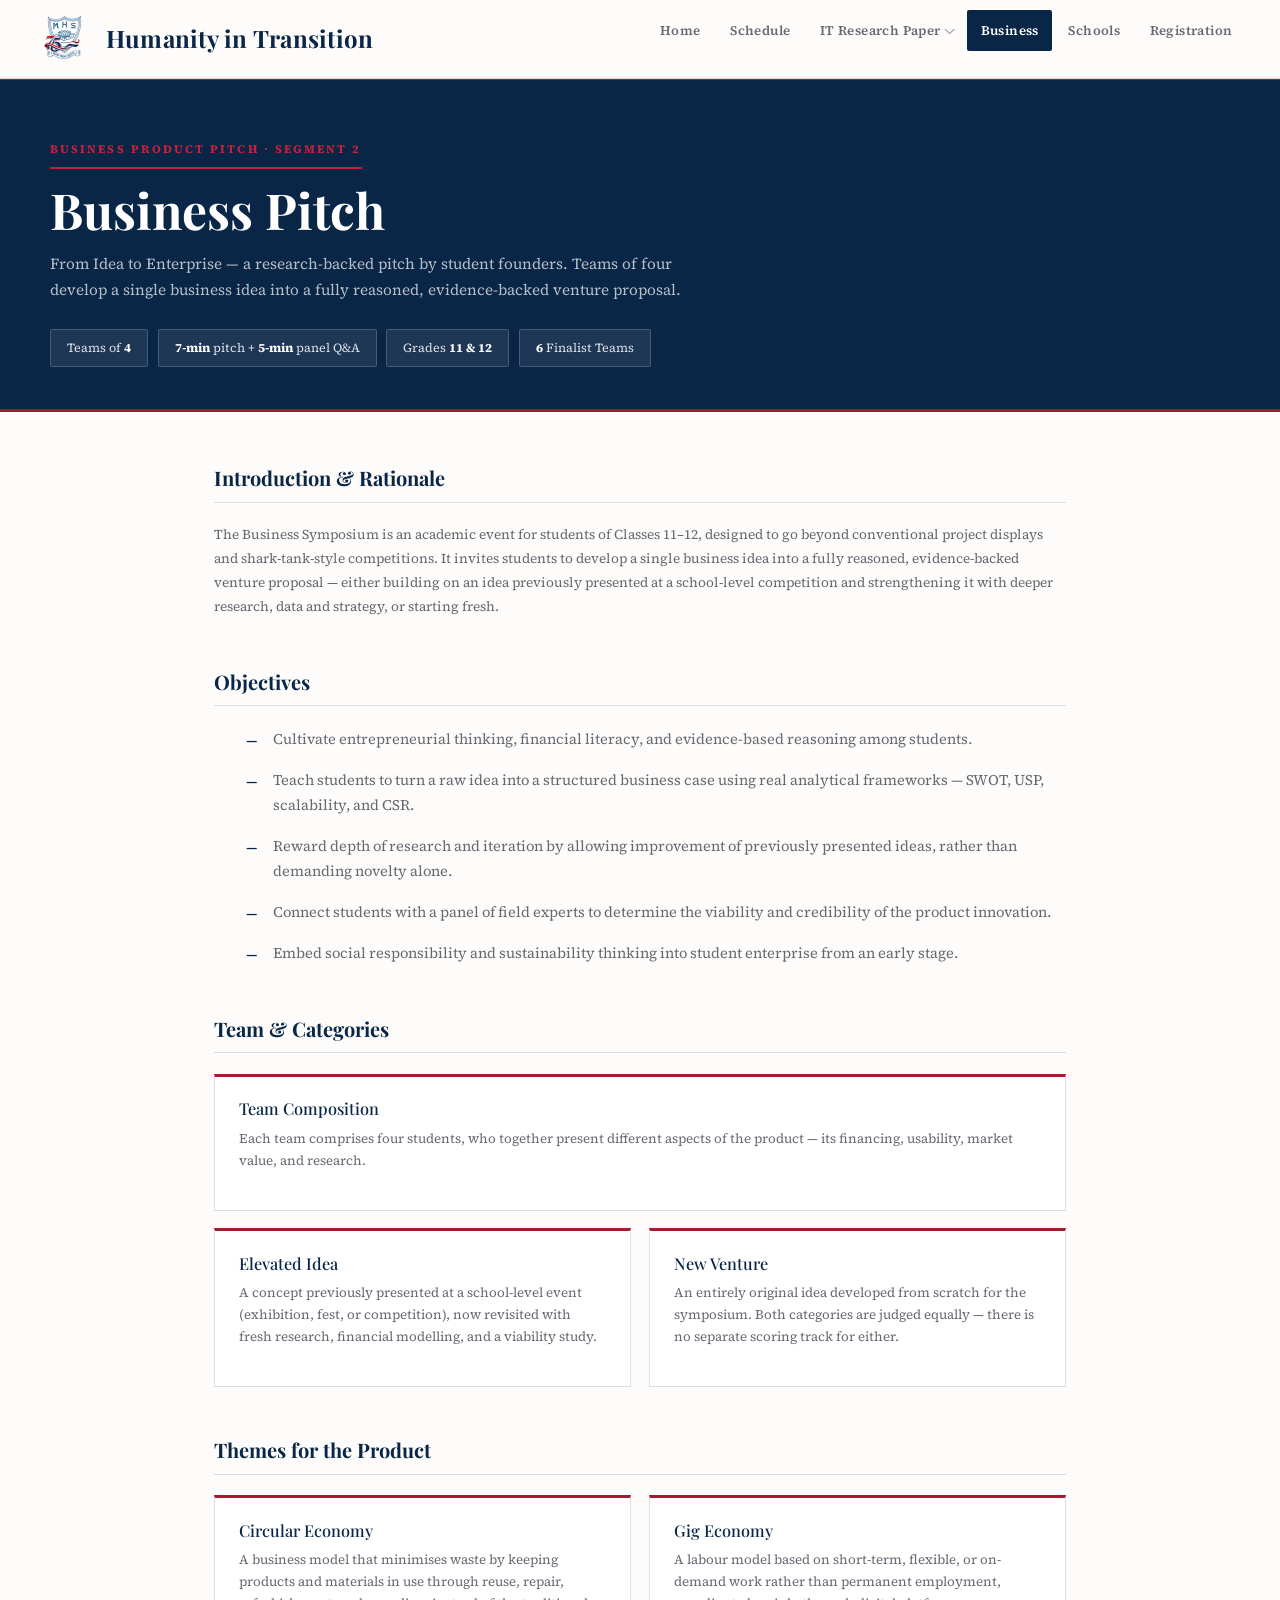
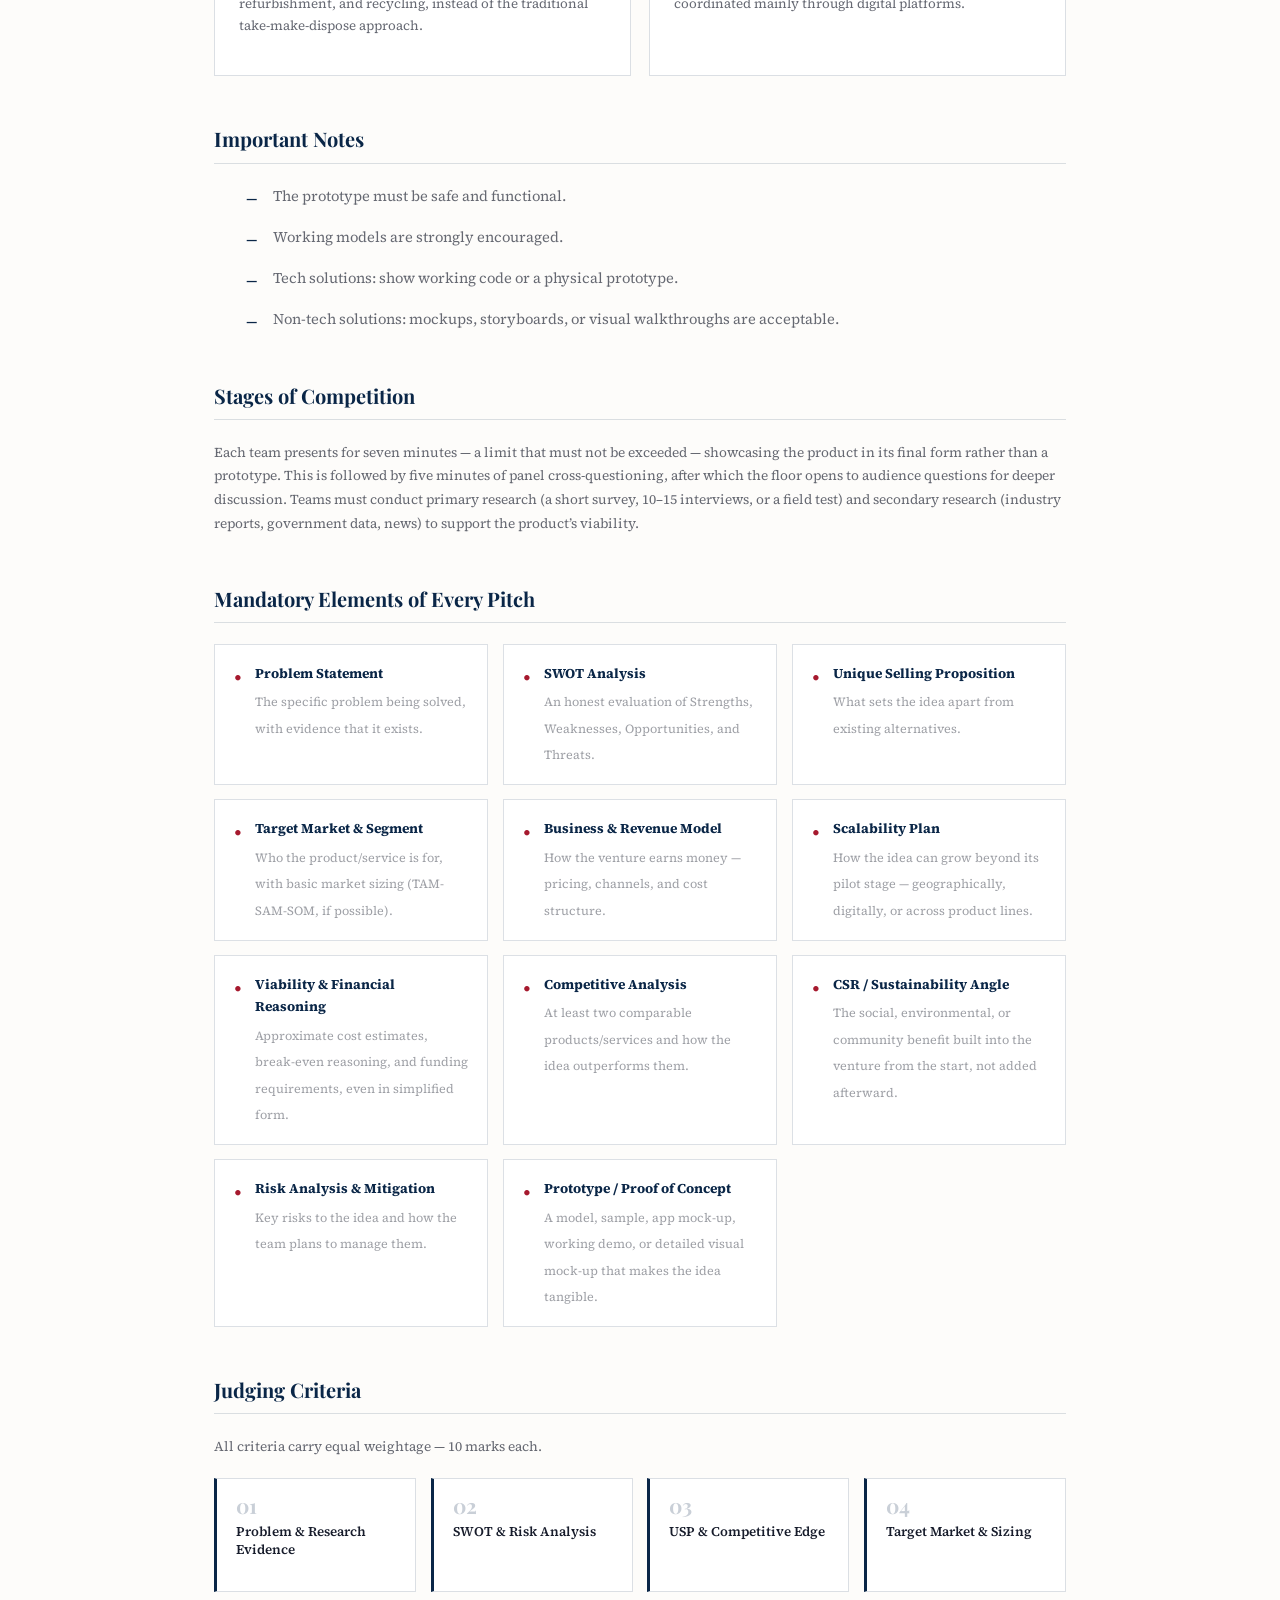
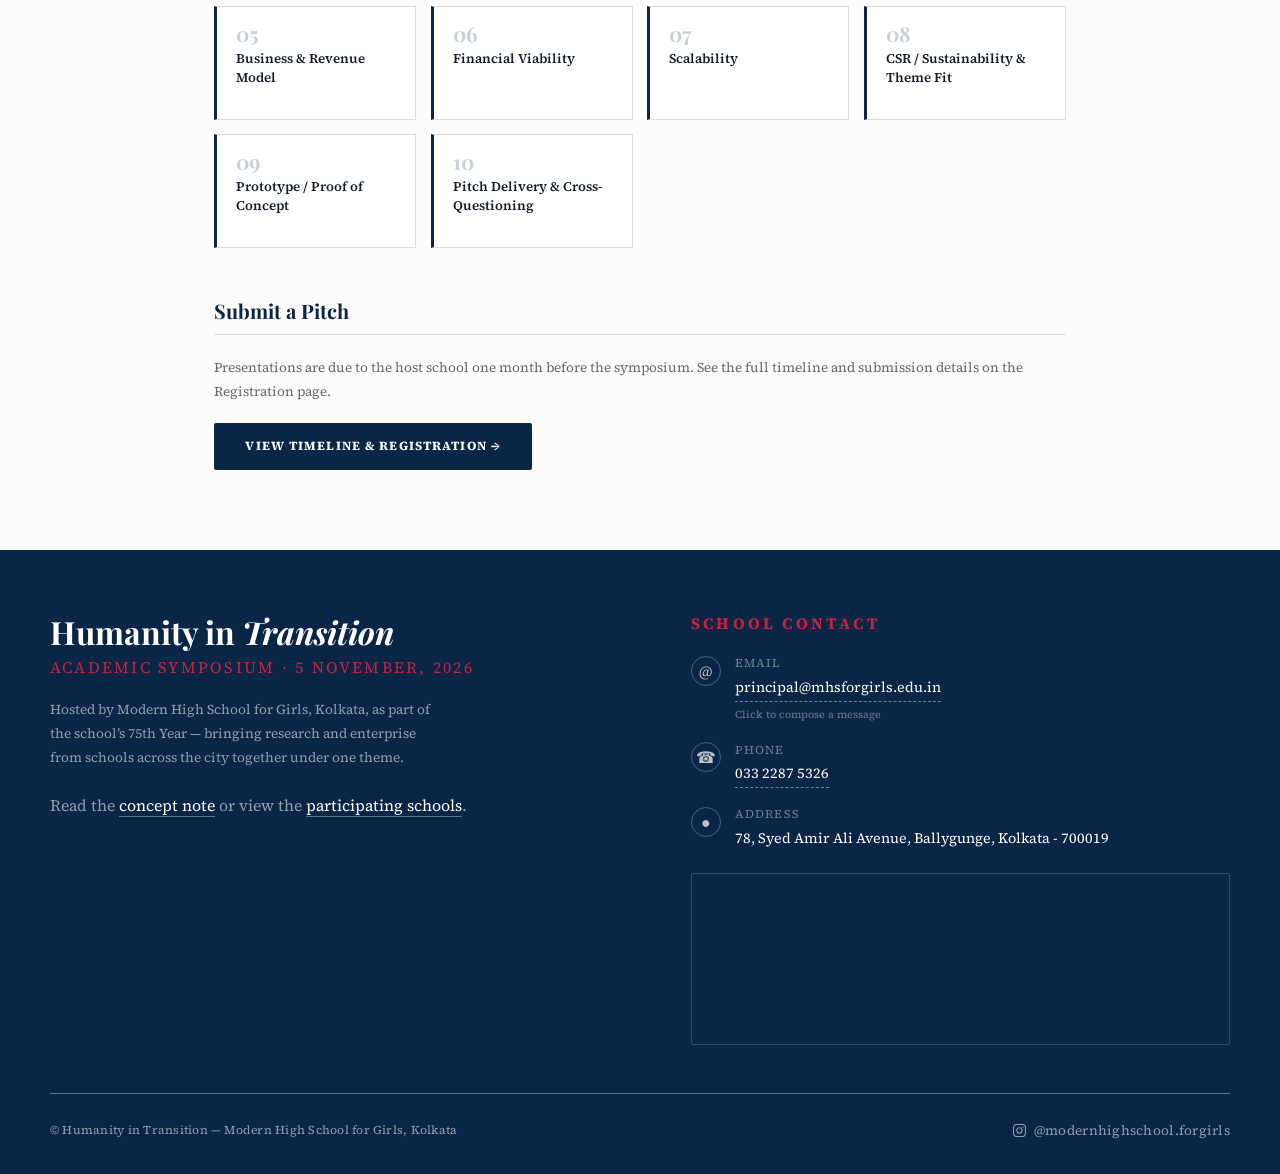
==== business.html @ ef387ba3 "Add files via upload" ====
<!DOCTYPE html>
<html lang="en">
<head>
  <meta charset="UTF-8">
  <meta name="viewport" content="width=device-width, initial-scale=1.0">
  <title>Business Pitch — Humanity in Transition</title>
  <meta name="description" content="Humanity in Transition — an Academic Symposium hosted by Modern High School for Girls, Kolkata, for its 75th year. 5 November 2026.">
  <link rel="icon" href="assets/mhs-75-crest-nav.png">
  <link href="https://cdn.jsdelivr.net/npm/bootstrap@5.3.3/dist/css/bootstrap.min.css" rel="stylesheet">
  <link rel="preconnect" href="https://fonts.googleapis.com">
  <link rel="preconnect" href="https://fonts.gstatic.com" crossorigin>
  <link rel="stylesheet" href="style.css">
</head>
<body>
  <nav class="site-nav">
    <div class="navbar">
      <a href="index.html" class="nav-brand">
        <img src="assets/mhs-75-crest-nav.png" alt="Modern High School for Girls — 75th Year Crest" class="nav-crest">
        <div class="nav-brand-text">
          <span class="nav-event-name">Humanity in Transition</span>
        </div>
      </a>
      <ul class="nav-links" id="navLinks">
        <li><a href="index.html" class="nav-link">Home</a></li>
        <li><a href="schedule.html" class="nav-link">Schedule</a></li>
        <li class="nav-dropdown">
          <a href="it-technical.html" class="nav-link">IT Research Paper <span class="nav-caret"></span></a>
          <div class="nav-dropdown-menu">
            <a href="it-technical.html">
              <span class="dd-title">Technical Track</span>
              <span class="dd-desc">Cybersecurity &amp; Digital Infrastructure</span>
            </a>
            <div class="dd-divider"></div>
            <a href="it-interdisciplinary.html">
              <span class="dd-title">Interdisciplinary Track</span>
              <span class="dd-desc">Technology &amp; Society</span>
            </a>
          </div>
        </li>
        <li><a href="business.html" class="nav-link active">Business</a></li>
        <li><a href="schools.html" class="nav-link">Schools</a></li>
        <li><a href="registration.html" class="nav-link">Registration</a></li>
      </ul>
      <button class="nav-toggle" id="navToggle" onclick="toggleNav()" aria-label="Toggle menu">
        <span></span><span></span><span></span>
      </button>
    </div>
  </nav>
  <div class="page-wrapper">
    <section class="page-hero">
      <div class="page-hero-inner">
        <!-- <a href="index.html" class="back-link">&larr; Back to Home</a> -->
        <span class="page-eyebrow">Business Product Pitch &middot; Segment 2</span>
        <h1 class="page-title">Business Pitch</h1>
        <p class="page-lede">From Idea to Enterprise &mdash; a research-backed pitch by student founders. Teams of four develop a single business idea into a fully reasoned, evidence-backed venture proposal.</p>
        <div class="page-stats">
          <span class="stat-pill">Teams of <strong>4</strong></span>
          <span class="stat-pill"><strong>7-min</strong> pitch + <strong>5-min</strong> panel Q&amp;A</span>
          <span class="stat-pill">Grades <strong>11 &amp; 12</strong></span>
          <span class="stat-pill"><strong>6</strong> Finalist Teams</span>
        </div>
      </div>
    </section>

    <div class="page-content">

      <div class="content-block fade-in">
        <h3>Introduction &amp; Rationale</h3>
        <p class="block-note">The Business Symposium is an academic event for students of Classes 11&ndash;12, designed to go beyond conventional project displays and shark-tank-style competitions. It invites students to develop a single business idea into a fully reasoned, evidence-backed venture proposal &mdash; either building on an idea previously presented at a school-level competition and strengthening it with deeper research, data and strategy, or starting fresh.</p>
      </div>

      <div class="content-block fade-in">
        <h3>Objectives</h3>
        <ul class="rules-list plain">
          <li>Cultivate entrepreneurial thinking, financial literacy, and evidence-based reasoning among students.</li>
          <li>Teach students to turn a raw idea into a structured business case using real analytical frameworks &mdash; SWOT, USP, scalability, and CSR.</li>
          <li>Reward depth of research and iteration by allowing improvement of previously presented ideas, rather than demanding novelty alone.</li>
          <li>Connect students with a panel of field experts to determine the viability and credibility of the product innovation.</li>
          <li>Embed social responsibility and sustainability thinking into student enterprise from an early stage.</li>
        </ul>
      </div>

      <div class="content-block fade-in">
        <h3>Team &amp; Categories</h3>
        <div class="approach-grid" style="margin-bottom:1.1rem;">
          <div class="approach-card">
            <h4>Team Composition</h4>
            <p>Each team comprises four students, who together present different aspects of the product &mdash; its financing, usability, market value, and research.</p>
          </div>
        </div>
        <div class="approach-grid">
          <div class="approach-card">
            <h4>Elevated Idea</h4>
            <p>A concept previously presented at a school-level event (exhibition, fest, or competition), now revisited with fresh research, financial modelling, and a viability study.</p>
          </div>
          <div class="approach-card">
            <h4>New Venture</h4>
            <p>An entirely original idea developed from scratch for the symposium. Both categories are judged equally &mdash; there is no separate scoring track for either.</p>
          </div>
        </div>
      </div>

      <div class="content-block fade-in">
        <h3>Themes for the Product</h3>
        <div class="approach-grid">
          <div class="approach-card">
            <h4>Circular Economy</h4>
            <p>A business model that minimises waste by keeping products and materials in use through reuse, repair, refurbishment, and recycling, instead of the traditional take-make-dispose approach.</p>
          </div>
          <div class="approach-card">
            <h4>Gig Economy</h4>
            <p>A labour model based on short-term, flexible, or on-demand work rather than permanent employment, coordinated mainly through digital platforms.</p>
          </div>
        </div>
      </div>

      <div class="content-block fade-in">
        <h3>Important Notes</h3>
        <ul class="rules-list plain">
          <li>The prototype must be safe and functional.</li>
          <li>Working models are strongly encouraged.</li>
          <li>Tech solutions: show working code or a physical prototype.</li>
          <li>Non-tech solutions: mockups, storyboards, or visual walkthroughs are acceptable.</li>
        </ul>
      </div>

      <div class="content-block fade-in">
        <h3>Stages of Competition</h3>
        <p class="block-note">Each team presents for seven minutes &mdash; a limit that must not be exceeded &mdash; showcasing the product in its final form rather than a prototype. This is followed by five minutes of panel cross-questioning, after which the floor opens to audience questions for deeper discussion. Teams must conduct primary research (a short survey, 10&ndash;15 interviews, or a field test) and secondary research (industry reports, government data, news) to support the product&rsquo;s viability.</p>
      </div>

      <div class="content-block fade-in">
        <h3>Mandatory Elements of Every Pitch</h3>
        <div class="mandatory-grid">
          <div class="mandatory-item"><span class="m-mark">&bull;</span><div class="m-body"><strong>Problem Statement</strong><span>The specific problem being solved, with evidence that it exists.</span></div></div>
          <div class="mandatory-item"><span class="m-mark">&bull;</span><div class="m-body"><strong>SWOT Analysis</strong><span>An honest evaluation of Strengths, Weaknesses, Opportunities, and Threats.</span></div></div>
          <div class="mandatory-item"><span class="m-mark">&bull;</span><div class="m-body"><strong>Unique Selling Proposition</strong><span>What sets the idea apart from existing alternatives.</span></div></div>
          <div class="mandatory-item"><span class="m-mark">&bull;</span><div class="m-body"><strong>Target Market &amp; Segment</strong><span>Who the product/service is for, with basic market sizing (TAM-SAM-SOM, if possible).</span></div></div>
          <div class="mandatory-item"><span class="m-mark">&bull;</span><div class="m-body"><strong>Business &amp; Revenue Model</strong><span>How the venture earns money &mdash; pricing, channels, and cost structure.</span></div></div>
          <div class="mandatory-item"><span class="m-mark">&bull;</span><div class="m-body"><strong>Scalability Plan</strong><span>How the idea can grow beyond its pilot stage &mdash; geographically, digitally, or across product lines.</span></div></div>
          <div class="mandatory-item"><span class="m-mark">&bull;</span><div class="m-body"><strong>Viability &amp; Financial Reasoning</strong><span>Approximate cost estimates, break-even reasoning, and funding requirements, even in simplified form.</span></div></div>
          <div class="mandatory-item"><span class="m-mark">&bull;</span><div class="m-body"><strong>Competitive Analysis</strong><span>At least two comparable products/services and how the idea outperforms them.</span></div></div>
          <div class="mandatory-item"><span class="m-mark">&bull;</span><div class="m-body"><strong>CSR / Sustainability Angle</strong><span>The social, environmental, or community benefit built into the venture from the start, not added afterward.</span></div></div>
          <div class="mandatory-item"><span class="m-mark">&bull;</span><div class="m-body"><strong>Risk Analysis &amp; Mitigation</strong><span>Key risks to the idea and how the team plans to manage them.</span></div></div>
          <div class="mandatory-item"><span class="m-mark">&bull;</span><div class="m-body"><strong>Prototype / Proof of Concept</strong><span>A model, sample, app mock-up, working demo, or detailed visual mock-up that makes the idea tangible.</span></div></div>
        </div>
      </div>

      <div class="content-block fade-in">
        <h3>Judging Criteria</h3>
        <p class="block-note">All criteria carry equal weightage &mdash; 10 marks each.</p>
        <div class="judging-grid">
          <div class="judging-item"><div class="num">01</div><p>Problem &amp; Research Evidence</p></div>
          <div class="judging-item"><div class="num">02</div><p>SWOT &amp; Risk Analysis</p></div>
          <div class="judging-item"><div class="num">03</div><p>USP &amp; Competitive Edge</p></div>
          <div class="judging-item"><div class="num">04</div><p>Target Market &amp; Sizing</p></div>
          <div class="judging-item"><div class="num">05</div><p>Business &amp; Revenue Model</p></div>
          <div class="judging-item"><div class="num">06</div><p>Financial Viability</p></div>
          <div class="judging-item"><div class="num">07</div><p>Scalability</p></div>
          <div class="judging-item"><div class="num">08</div><p>CSR / Sustainability &amp; Theme Fit</p></div>
          <div class="judging-item"><div class="num">09</div><p>Prototype / Proof of Concept</p></div>
          <div class="judging-item"><div class="num">10</div><p>Pitch Delivery &amp; Cross-Questioning</p></div>
        </div>
      </div>

      <div class="content-block fade-in" style="margin-bottom:0;">
        <h3>Submit a Pitch</h3>
        <p class="block-note">Presentations are due to the host school one month before the symposium. See the full timeline and submission details on the Registration page.</p>
        <a href="registration.html" class="btn btn-navy">View Timeline &amp; Registration &rarr;</a>
      </div>

    </div>

  <footer class="site-footer">
    <div class="footer-inner">
      <div>
        <div class="footer-brand">
          <!-- <img src="assets/mhs-75-crest-nav.png" class="footer-crest" alt="MHS Crest"> -->
          <div>
            <div class="footer-event-name">Humanity in <i>Transition</i></div>
            <div class="footer-event-sub">Academic Symposium &middot; 5 November, 2026</div>
          </div>
        </div>
        <p class="footer-desc">Hosted by Modern High School for Girls, Kolkata, as part of the school&rsquo;s 75th Year &mdash; bringing research and enterprise from schools across the city together under one theme.</p>
        <p class="footer-social-line">Read the <a href="assets/humanity-in-transition-concept-note.pdf" target="_blank" rel="noopener">concept note</a> or view the <a href="schools.html">participating schools</a>.</p>
      </div>
      <div class="footer-contact">
        <h4>School Contact</h4>
        <div class="contact-rows">
          <div class="contact-row">
            <span class="contact-icon">@</span>
            <div class="contact-body">
              <span class="contact-label">Email</span>
              <a href="mailto:principal@mhsforgirls.edu.in?subject=Humanity%20in%20Transition%20%E2%80%94%20Enquiry" class="contact-value link">principal@mhsforgirls.edu.in</a>
              <span class="contact-hint">Click to compose a message</span>
            </div>
          </div>
          <div class="contact-row">
            <span class="contact-icon">&#9742;</span>
            <div class="contact-body">
              <span class="contact-label">Phone</span>
              <a href="tel:+913322875326" class="contact-value link">033 2287 5326</a>
            </div>
          </div>
          <div class="contact-row">
            <span class="contact-icon">&#9679;</span>
            <div class="contact-body">
              <span class="contact-label">Address</span>
              <span class="contact-value">78, Syed Amir Ali Avenue, Ballygunge, Kolkata - 700019</span>
            </div>
          </div>
        </div>
        <div class="footer-map">
          <iframe src="https://www.google.com/maps?q=Modern+High+School+for+Girls,+78+Syed+Amir+Ali+Avenue,+Ballygunge,+Kolkata,+700019&output=embed" loading="lazy" referrerpolicy="no-referrer-when-downgrade" title="Modern High School for Girls location map"></iframe>
        </div>
      </div>
    </div>
    <div class="footer-bottom">
      <span class="footer-copy">&copy; Humanity in Transition &mdash; Modern High School for Girls, Kolkata</span>
      <a href="https://www.instagram.com/modernhighschool.forgirls/" target="_blank" rel="noopener" class="footer-handle">
        <svg class="insta-icon" viewBox="0 0 24 24" fill="none" stroke="currentColor" stroke-width="1.7">
          <rect x="2.5" y="2.5" width="19" height="19" rx="5"/>
          <circle cx="12" cy="12" r="4.3"/>
          <circle cx="17.4" cy="6.6" r="1.1" fill="currentColor" stroke="none"/>
        </svg>
        @modernhighschool.forgirls
      </a>
    </div>
  </footer>
  </div>
  <script src="https://cdn.jsdelivr.net/npm/bootstrap@5.3.3/dist/js/bootstrap.bundle.min.js"></script>
  <script src="common.js"></script>
</body>
</html>
---- style.css ----
@import url('https://fonts.googleapis.com/css2?family=Playfair+Display:ital,wght@0,500;0,600;0,700;0,900;1,500;1,600&family=Source+Serif+4:ital,wght@0,400;0,500;0,600;0,700;1,400&display=swap');

/* =====================================================
   TOKENS
===================================================== */
:root {
  --white:      #ffffff;
  --paper:      #fdfcfa;
  --paper-2:    #f6f4ef;
  --ink:        #171c2b;
  --ink-soft:   rgba(23,28,43,0.66);
  --ink-dim:    rgba(23,28,43,0.42);

  --navy:       #0a2647;
  --navy-mid:   #123b66;
  --navy-soft:  rgba(10,38,71,0.08);
  --blue:       #1f4e89;

  --red:        #a6192e;
  --red-dark:   #7d0f21;
  --red-light:  #c8213b;
  --red-soft:   rgba(166,25,46,0.08);

  --line:       rgba(10,38,71,0.14);
  --line-soft:  rgba(10,38,71,0.08);

  --font-display: 'Playfair Display', 'Times New Roman', serif;
  --font-body:    'Source Serif 4', 'Georgia', serif;

  --shadow-sm: 0 2px 10px rgba(10,38,71,0.06);
  --shadow-md: 0 10px 30px rgba(10,38,71,0.10);
  --shadow-lg: 0 24px 60px rgba(10,38,71,0.14);
}

*, *::before, *::after { box-sizing: border-box; margin: 0; padding: 0; }
html { scroll-behavior: smooth; }
body {
  font-family: var(--font-body);
  background: var(--paper);
  color: var(--ink);
  overflow-x: hidden;
  -webkit-font-smoothing: antialiased;
  line-height: 1.65;
}
img { max-width: 100%; display: block; }
a { color: inherit; }
::selection { background: var(--red); color: var(--white); }

.container-narrow { max-width: 860px; margin: 0 auto; padding: 0 1.5rem; }
.container-wide   { max-width: 1180px; margin: 0 auto; padding: 0 1.5rem; }

/* =====================================================
   NAVIGATION
===================================================== */
.site-nav {
  position: fixed; top: 0; left: 0; right: 0; z-index: 1000;
  background: rgba(253,252,250,0.98);
  border-bottom: 1px solid var(--line);
  box-shadow: 0 1px 0 var(--red);
}
.site-nav .navbar {
  max-width: 1260px; margin: 0 auto;
  padding: 0.55rem 1.5rem;
  display: flex; align-items: center; justify-content: space-between;
  min-height: 76px;
}
.nav-brand {
  display: flex; align-items: center; gap: 0.75rem;
  text-decoration: none; flex-shrink: 0;
}
.nav-crest { height: 60px; width: 60px; object-fit: contain; flex-shrink: 0; }
.nav-brand-text { display: flex; flex-direction: column; line-height: 1.15; }
.nav-event-name {
  font-family: var(--font-display); font-weight: 700;
  font-size: 1.5rem; color: var(--navy); letter-spacing: 0.01em;
}
.nav-event-sub {
  font-size: 0.62rem; letter-spacing: 0.14em; text-transform: uppercase;
  color: var(--red); font-weight: 600; margin-top: 1px;
}

.nav-links {
  display: flex; align-items: center; gap: 0.15rem; list-style: none;
}
.nav-links > li { position: relative; }
.nav-links a.nav-link {
  display: inline-block;
  color: var(--ink-soft); text-decoration: none;
  font-size: 0.82rem; font-weight: 600;
  letter-spacing: 0.03em;
  padding: 0.6rem 0.85rem;
  border-radius: 2px;
  transition: color 0.2s, background 0.2s;
}
.nav-links a.nav-link:hover { color: var(--navy); background: var(--navy-soft); }
.nav-links a.nav-link.active { color: var(--white); background: var(--navy); }

/* dropdown */
.nav-dropdown { position: relative; }
.nav-dropdown > .nav-link {
  display: inline-flex; align-items: center; gap: 0.35rem;
  cursor: pointer;
}
.nav-caret { display: inline-block; width: 7px; height: 7px; border-right: 1.5px solid currentColor; border-bottom: 1.5px solid currentColor; transform: rotate(45deg) translateY(-3px); transition: transform 0.2s; opacity: 0.65; flex-shrink: 0; }
.nav-dropdown:hover .nav-caret, .nav-dropdown.open .nav-caret { transform: rotate(-135deg) translateY(2px); }
.nav-dropdown-menu {
  position: absolute; top: calc(100% + 10px); left: 50%; transform: translateX(-50%) translateY(4px);
  background: var(--white);
  border: 1px solid var(--line);
  border-top: 2px solid var(--red);
  box-shadow: var(--shadow-lg);
  min-width: 260px;
  padding: 0.5rem;
  opacity: 0; visibility: hidden; pointer-events: none;
  transition: opacity 0.18s ease, transform 0.18s ease, visibility 0.18s;
  z-index: 20;
}
.nav-dropdown:hover .nav-dropdown-menu,
.nav-dropdown.open .nav-dropdown-menu {
  opacity: 1; visibility: visible; pointer-events: auto; transform: translateX(-50%) translateY(0);
}
.nav-dropdown-menu a {
  display: flex; flex-direction: column; gap: 0.15rem;
  padding: 0.75rem 0.9rem; text-decoration: none; border-radius: 2px;
  transition: background 0.15s;
}
.nav-dropdown-menu a:hover { background: var(--paper-2); }
.nav-dropdown-menu .dd-title {
  font-family: var(--font-display); font-weight: 700; font-size: 0.95rem; color: var(--navy);
}
.nav-dropdown-menu .dd-desc { font-size: 0.72rem; color: var(--ink-dim); line-height: 1.4; }
.nav-dropdown-menu .dd-divider { height: 1px; background: var(--line-soft); margin: 0.3rem 0.2rem; }

.nav-toggle {
  display: none; flex-direction: column; gap: 5px;
  width: 30px; height: 30px; align-items: center; justify-content: center;
  border: none; background: none; cursor: pointer; flex-shrink: 0;
}
.nav-toggle span { width: 22px; height: 2px; background: var(--navy); border-radius: 2px; transition: all 0.25s; }
.nav-toggle.is-open span:nth-child(1) { transform: translateY(7px) rotate(45deg); }
.nav-toggle.is-open span:nth-child(2) { opacity: 0; }
.nav-toggle.is-open span:nth-child(3) { transform: translateY(-7px) rotate(-45deg); }

.page-wrapper { padding-top: 76px; min-height: 100vh; }

/* =====================================================
   HOME HERO
===================================================== */
.home-hero {
  position: relative;
  min-height: calc(100vh - 76px);
  display: flex; align-items: center;
  background: var(--paper);
  border-bottom: 1px solid var(--line);
  overflow: hidden;
  padding: 3.5rem 1.5rem 3rem;
}
.home-hero canvas#dotfield { position: absolute; inset: 0; width: 100%; height: 100%; z-index: 0; }
.home-hero::after {
  content: '';
  position: absolute; inset: 0;
  background: radial-gradient(ellipse 70% 60% at 50% 38%, rgba(253,252,250,0.35) 0%, rgba(253,252,250,0.92) 72%, var(--paper) 100%);
  z-index: 1; pointer-events: none;
}
.hero-inner {
  position: relative; z-index: 2;
  max-width: 900px; margin: 0 auto; text-align: center;
}
.hero-crest { height: 118px; width: 118px; object-fit: contain; margin: 0 auto 1.4rem; }
.hero-eyebrow {
  font-size: 1rem; letter-spacing: 0.2em; text-transform: uppercase;
  color: var(--red); font-weight: 600; margin-bottom: 1rem;
}
.hero-title {
  font-family: var(--font-display); font-weight: 700;
  font-size: clamp(2.6rem, 6.4vw, 4.6rem);
  color: var(--navy); line-height: 1.06; letter-spacing: -0.01em;
  margin-bottom: 1.1rem;
}
.hero-title em { font-style: italic; color: var(--red); }
.hero-rule {
  width: 72px; height: 3px; margin: 0 auto 1.3rem; background: var(--red);
  position: relative;
}
.hero-rule::before, .hero-rule::after {
  content: ''; position: absolute; top: -2px; width: 5px; height: 7px; background: var(--navy);
}
.hero-rule::before { left: -14px; } .hero-rule::after { right: -14px; }
.hero-subtitle {
  font-size: 1.08rem; color: var(--ink-soft); line-height: 1.75;
  max-width: 620px; margin: 0 auto 0.6rem;
}
.hero-meta {
  font-size: 0.88rem; color: var(--ink-dim);
  letter-spacing: 0.03em; margin-bottom: 2.4rem;
}
.hero-meta strong { color: var(--navy); font-weight: 600; }

.countdown-label {
  font-size: 1rem; letter-spacing: 0.22em; text-transform: uppercase;
  color: var(--navy); font-weight: 700; margin-bottom: 0.9rem;
}
.countdown { display: flex; gap: 0.9rem; justify-content: center; margin-bottom: 2.4rem; }
.cd-unit { text-align: center; }
.cd-box {
  background: var(--white);
  border: 1px solid var(--line);
  border-top: 2px solid var(--navy);
  border-radius: 2px; padding: 0.7rem 0.4rem 0.6rem; min-width: 68px;
  box-shadow: var(--shadow-sm);
}
.cd-num {
  font-family: var(--font-display); font-weight: 700;
  font-size: clamp(1.6rem, 4vw, 2.4rem); color: var(--navy); line-height: 1;
}
.cd-sep { font-family: var(--font-display); font-size: 1.6rem; color: var(--red); align-self: center; padding-top: 0.4rem; }
.cd-label { font-size: 0.75rem; letter-spacing: 0.16em; text-transform: uppercase; color: var(--ink-dim); margin-top: 0.4rem; }

.hero-btns { display: flex; gap: 0.9rem; justify-content: center; flex-wrap: wrap; }
.btn {
  display: inline-flex; align-items: center; gap: 0.5rem;
  padding: 0.85rem 1.9rem; border-radius: 2px;
  font-size: 0.78rem; font-weight: 700; letter-spacing: 0.09em; text-transform: uppercase;
  text-decoration: none; cursor: pointer; transition: all 0.2s; border: 1px solid transparent;
}
.btn-primary { background: var(--red); color: var(--white); }
.btn-primary:hover { background: var(--red-dark); }
.btn-navy { background: var(--navy); color: var(--white); }
.btn-navy:hover { background: var(--navy-mid); }
.btn-outline { background: transparent; color: var(--navy); border-color: var(--line); }
.btn-outline:hover { border-color: var(--navy); background: var(--navy-soft); }
.btn-outline-white { background: transparent; color: var(--white); border-color: rgba(255,255,255,0.4); }
.btn-outline-white:hover { border-color: var(--white); background: rgba(255,255,255,0.08); }
.btn-block { width: 100%; justify-content: center; }

/* =====================================================
   SECTION SCAFFOLDING
===================================================== */
.section { padding: 5rem 1.5rem; }
.section-tight { padding: 3.5rem 1.5rem; }
.section-alt { background: var(--paper-2); border-top: 1px solid var(--line); border-bottom: 1px solid var(--line); }
.section-navy { background: var(--navy); color: rgba(255,255,255,0.92); }
.section-head { display: flex; align-items: baseline; gap: 1.4rem; margin-bottom: 2.6rem; }
.section-head .num { font-family: var(--font-display); font-weight: 700; font-size: 1.1rem; color: var(--red); flex-shrink: 0; }
.section-title {
  font-family: var(--font-display); font-weight: 700;
  font-size: clamp(1.5rem, 3vw, 2rem); color: var(--navy);
}
.section-navy .section-title { color: var(--white); }
.section-line { flex: 1; height: 1px; background: var(--line); }
.section-navy .section-line { background: rgba(255,255,255,0.18); }
.section-kicker {
  font-size: 0.72rem; letter-spacing: 0.2em; text-transform: uppercase;
  color: var(--red); font-weight: 700; margin-bottom: 0.7rem;
}
.section-lede { color: var(--ink-soft); font-size: 1rem; max-width: 680px; margin-bottom: 2.4rem; line-height: 1.75; }

/* =====================================================
   TRACK CARDS (home)
===================================================== */
.track-grid { display: grid; grid-template-columns: repeat(3, 1fr); gap: 1.4rem; }
.track-card {
  background: var(--white); border: 1px solid var(--line);
  border-radius: 2px; padding: 1.9rem 1.6rem 1.7rem;
  text-decoration: none; display: flex; flex-direction: column; gap: 0.9rem;
  position: relative; overflow: hidden;
  transition: transform 0.25s ease, box-shadow 0.25s ease, border-color 0.25s ease;
  box-shadow: var(--shadow-sm);
}
.track-card::before {
  content: ''; position: absolute; top: 0; left: 0; right: 0; height: 3px; background: var(--navy);
  transform: scaleX(0); transform-origin: left; transition: transform 0.3s ease;
}
.track-card:hover { transform: translateY(-5px); box-shadow: var(--shadow-md); border-color: rgba(10,38,71,0.22); }
.track-card:hover::before { transform: scaleX(1); }
.track-card.accent-red::before { background: var(--red); }
.track-tag {
  font-size: 0.64rem; letter-spacing: 0.16em; text-transform: uppercase; font-weight: 700;
  color: var(--red); 
}
.track-card.accent-navy .track-tag { color: var(--navy); }
.track-name {
  font-family: var(--font-display); font-weight: 700; font-size: 1.75rem; color: var(--navy); line-height: 1.2;
}
.track-desc { font-size: 0.85rem; color: var(--ink-soft); line-height: 1.6; flex: 1; }
.track-arrow { font-size: 1rem; font-weight: 700; color: var(--navy); letter-spacing: 0.04em; }

/* =====================================================
   GALLERY MARQUEE
===================================================== */
.gallery-section { padding: 4rem 0; background: var(--navy); overflow: hidden; }
.gallery-label { text-align: center; margin-bottom: 2rem; }
.gallery-label .section-kicker { color: rgba(255,255,255,0.55); }
.gallery-label .section-title { color: var(--white); }
.marquee-track { display: flex; gap: 1.1rem; width: max-content; animation: marquee 38s linear infinite; }
.marquee-track:hover { animation-play-state: paused; }
@keyframes marquee { 0% { transform: translateX(0); } 100% { transform: translateX(-50%); } }
.gallery-tile {
  width: 300px; height: 210px; border-radius: 2px; flex-shrink: 0; position: relative;
  overflow: hidden; border: 1px solid rgba(255,255,255,0.14);
  display: flex; align-items: flex-end; padding: 1rem;
}
.gallery-tile img { position: absolute; inset: 0; width: 100%; height: 100%; object-fit: cover; opacity: 0.9; }
.gallery-tile .tile-caption {
  position: relative; z-index: 1; font-size: 0.68rem; letter-spacing: 0.08em;
  text-transform: uppercase; color: rgba(255,255,255,0.9); font-weight: 600;
  text-shadow: 0 1px 6px rgba(0,0,0,0.6);
}
.gallery-tile.placeholder {
  align-items: center; justify-content: center; flex-direction: column; gap: 0.4rem;
}
.gallery-tile.placeholder .ph-mark { font-family: var(--font-display); font-size: 1.6rem; color: rgba(255,255,255,0.28); }
.gallery-tile.placeholder .ph-label {
  font-size: 0.62rem; letter-spacing: 0.14em; text-transform: uppercase; color: rgba(255,255,255,0.4);
}

/* =====================================================
   CONCEPT NOTE PANEL
===================================================== */
.concept-panel {
  display: flex; align-items: center; justify-content: space-between; gap: 2rem;
  background: var(--white); border: 1px solid var(--line); border-left: 4px solid var(--red);
  padding: 2rem 2.4rem; box-shadow: var(--shadow-sm); flex-wrap: wrap;
}
.concept-panel .cp-text h3 {
  font-family: var(--font-display); font-weight: 700; font-size: 1.3rem; color: var(--navy); margin-bottom: 0.4rem;
}
.concept-panel .cp-text p { font-size: 0.86rem; color: var(--ink-soft); max-width: 480px; }

/* =====================================================
   SCHOOLS PREVIEW (home) — scrolling name strip
===================================================== */
.schools-preview { padding: 4.4rem 0; overflow: hidden; }
.schools-preview-head { text-align: center; margin-bottom: 2.2rem; }
.schools-marquee-row { overflow: hidden; margin-bottom: 2.4rem; }
.schools-marquee-row.reverse .schools-marquee-track { animation-direction: reverse; }
.schools-marquee-track {
  display: flex; gap: 0.9rem; width: max-content;
  animation: marquee 60s linear infinite;
}
.schools-marquee-row:hover .schools-marquee-track { animation-play-state: paused; }
.school-chip {
  display: flex; align-items: center; gap: 0.6rem;
  background: var(--white); border: 1px solid var(--line);
  border-radius: 2px; padding: 0.75rem 1.3rem; flex-shrink: 0;
  white-space: nowrap;
}
.school-chip .chip-index {
  font-family: var(--font-display); font-weight: 700; font-size: 0.75rem; color: var(--red);
}
.school-chip .chip-name { font-size: 0.86rem; color: var(--navy); font-weight: 600; }
.school-chip.host { background: var(--navy); border-color: var(--navy); }
.school-chip.host .chip-index { color: var(--red-light); }
.school-chip.host .chip-name { color: var(--white); }
.schools-preview-cta { text-align: center; }
.schools-preview-cta p { font-size: 0.88rem; color: var(--ink-soft); margin-bottom: 1.2rem; }

/* =====================================================
   STATS STRIP
===================================================== */
.stats-strip { display: grid; grid-template-columns: repeat(4, 1fr); gap: 1px; background: var(--line); border: 1px solid var(--line); }
.stat-cell { background: var(--white); padding: 2rem 1.5rem; text-align: center; }
.stat-num { font-family: var(--font-display); font-weight: 700; font-size: 2.4rem; color: var(--navy); line-height: 1; }
.stat-label { font-size: 0.68rem; letter-spacing: 0.12em; text-transform: uppercase; color: var(--ink-dim); margin-top: 0.6rem; }

/* =====================================================
   FOOTER
===================================================== */
.site-footer { background: var(--navy); color: rgba(255,255,255,0.72); padding: 4rem 1.5rem 0; }
.footer-inner {
  max-width: 1180px; margin: 0 auto;
  display: grid; grid-template-columns: 1.1fr 1fr; gap: 3rem; align-items: start;
  padding-bottom: 3rem;
}
.footer-brand { display: flex; align-items: center; gap: 0.9rem; margin-bottom: 1.1rem; }
.footer-crest { height: 52px; width: 52px; object-fit: contain; }
.footer-event-name { font-family: var(--font-display); font-weight: 700; font-size: 2rem; color: var(--white); line-height: 1.15; }
.footer-event-sub { font-size: 1rem; letter-spacing: 0.14em; text-transform: uppercase; color: var(--red-light); margin-top: 0.2rem; }
.footer-desc { font-size: 0.85rem; line-height: 1.75; color: rgba(255,255,255,0.55); max-width: 380px; margin-bottom: 1.4rem; }
.footer-social-line { font-size: 1rem; color: rgba(255,255,255,0.55); }
.footer-social-line a { color: var(--white); text-decoration: none; border-bottom: 1px solid rgba(255,255,255,0.35); transition: border-color 0.2s; }
.footer-social-line a:hover { border-color: var(--red-light); }

.footer-contact h4 {
  font-size: 1rem; letter-spacing: 0.2em; text-transform: uppercase; color: var(--red-light);
  font-weight: 700; margin-bottom: 1.3rem;
}
.contact-rows { display: flex; flex-direction: column; gap: 1.1rem; margin-bottom: 1.4rem; }
.contact-row { display: flex; gap: 0.85rem; align-items: flex-start; }
.contact-icon {
  width: 30px; height: 30px; border: 1px solid rgba(255,255,255,0.25); border-radius: 50%;
  display: flex; align-items: center; justify-content: center; flex-shrink: 0; margin-top: 0.1rem;
  font-size: 1rem;
}
.contact-row .contact-body { display: flex; flex-direction: column; gap: 0.1rem; }
.contact-label { font-size: 0.75rem; letter-spacing: 0.1em; text-transform: uppercase; color: rgba(255,255,255,0.4); }
.contact-value { font-size: 0.9rem; color: var(--white); text-decoration: none; }
.contact-value.link { border-bottom: 1px dashed rgba(255,255,255,0.4); padding-bottom: 1px; transition: border-color 0.2s, color 0.2s; }
.contact-value.link:hover { border-color: var(--red-light); color: var(--red-light); }
.contact-hint { font-size: 0.66rem; color: rgba(255,255,255,0.38); margin-top: 0.15rem; }

.footer-map { border: 1px solid rgba(255,255,255,0.16); border-radius: 2px; overflow: hidden; margin-top: 0.4rem; }
.footer-map iframe { width: 100%; height: 170px; display: block; filter: grayscale(0.35) contrast(1.05); }

.footer-bottom {
  max-width: 1180px; margin: 0 auto; padding: 1.6rem 0 2rem;
  border-top: 1px solid rgba(255,255,255,0.35);
  display: flex; justify-content: space-between; align-items: center; flex-wrap: wrap; gap: 0.7rem;
}
.footer-copy { font-size: 0.75rem; color: rgba(255,255,255,0.55); letter-spacing: 0.02em; }
.footer-handle-wrap { display: flex; align-items: center; gap: 0.5rem; }
.footer-handle {
  display: inline-flex; align-items: center; gap: 0.45rem;
  font-size: 0.85rem; color: rgba(255,255,255,0.55); letter-spacing: 0.02em;
  text-decoration: none; transition: color 0.2s;
}
.footer-handle:hover { color: var(--white); }
.footer-handle .insta-icon { width: 15px; height: 15px; flex-shrink: 0; }
.footer-handle strong { color: var(--white); font-weight: 600; }

/* =====================================================
   SUB-PAGE HERO (tracks / schedule / registration / schools)
===================================================== */
.page-hero {
  background: var(--navy); color: var(--white);
  padding: 3.6rem 1.5rem 2.6rem; border-bottom: 3px solid var(--red);
  position: relative; overflow: hidden;
}
.page-hero-inner { max-width: 1180px; margin: 0 auto; position: relative; z-index: 1; }
.back-link {
  display: inline-flex; align-items: center; gap: 0.4rem;
  color: rgba(255,255,255,0.55); text-decoration: none;
  font-size: 0.72rem; letter-spacing: 0.1em; text-transform: uppercase;
  margin-bottom: 1.4rem; transition: color 0.2s;
}
.back-link:hover { color: var(--white); }
.page-eyebrow {
  display: inline-block; font-size: 0.72rem; letter-spacing: 0.18em; text-transform: uppercase;
  font-weight: 700; color: var(--red-light);
  padding-bottom: 0.5rem; border-bottom: 2px solid var(--red-light); margin-bottom: 0.9rem;
}
.page-title { font-family: var(--font-display); font-weight: 700; font-size: clamp(2.1rem, 5vw, 3.1rem); line-height: 1.08; margin-bottom: 0.9rem; }
.page-lede { color: rgba(255,255,255,0.7); font-size: 0.96rem; max-width: 640px; line-height: 1.7; }
.page-stats { display: flex; flex-wrap: wrap; gap: 0.6rem; margin-top: 1.6rem; }
.stat-pill {
  background: rgba(255,255,255,0.08); border: 1px solid rgba(255,255,255,0.18);
  border-radius: 2px; padding: 0.5rem 1rem; font-size: 0.78rem; color: rgba(255,255,255,0.85);
}
.stat-pill strong { color: var(--white); }

.page-content { max-width: 900px; margin: 0 auto; padding: 3.4rem 1.5rem 5rem; }
.page-content.wide { max-width: 1180px; }

.content-block { margin-bottom: 3.2rem; }
.content-block h3 {
  font-family: var(--font-display); font-weight: 700; font-size: 1.25rem; color: var(--navy);
  margin-bottom: 1.3rem; padding-bottom: 0.7rem; border-bottom: 1px solid var(--line);
}
.content-block .block-note { font-size: 0.85rem; color: var(--ink-soft); margin-bottom: 1.2rem; line-height: 1.75; }

.rules-list { list-style: none; display: flex; flex-direction: column; gap: 1rem; counter-reset: rule; }
.rules-list li {
  display: flex; gap: 1rem; font-size: 0.92rem; line-height: 1.7; color: var(--ink-soft);
  counter-increment: rule;
}
.rules-list li::before {
  content: counter(rule); flex-shrink: 0; font-family: var(--font-display); font-weight: 700;
  color: var(--red); font-size: 0.8rem; width: 22px; height: 22px; border: 1px solid var(--red);
  border-radius: 50%; display: flex; align-items: center; justify-content: center; margin-top: 0.15rem;
}
.rules-list.plain li::before { content: '—'; border: none; color: var(--navy); width: auto; }

.judging-grid { display: grid; grid-template-columns: repeat(auto-fill, minmax(200px, 1fr)); gap: 0.9rem; }
.judging-item { background: var(--white); border: 1px solid var(--line); border-left: 3px solid var(--navy); padding: 1rem 1.2rem; }
.judging-item .num { font-family: var(--font-display); font-weight: 700; font-size: 1.3rem; color: rgba(10,38,71,0.22); line-height: 1; margin-bottom: 0.35rem; }
.judging-item p { font-size: 0.83rem; font-weight: 600; color: var(--ink); line-height: 1.4; }

.approach-grid { display: grid; grid-template-columns: repeat(auto-fit, minmax(260px, 1fr)); gap: 1.1rem; }
.approach-card { background: var(--white); border: 1px solid var(--line); padding: 1.4rem 1.5rem; border-top: 3px solid var(--red); }
.approach-card h4 { font-family: var(--font-display); font-size: 1.02rem; color: var(--navy); margin-bottom: 0.55rem; }
.approach-card p { font-size: 0.83rem; color: var(--ink-soft); line-height: 1.65; }

.question-list { list-style: none; display: flex; flex-direction: column; gap: 0.9rem; }
.question-list li {
  font-size: 0.88rem; color: var(--ink-soft); line-height: 1.65; padding: 0.9rem 1.1rem;
  background: var(--paper-2); border-left: 3px solid var(--navy); font-style: italic;
}

.template-steps { list-style: none; counter-reset: step; display: flex; flex-direction: column; }
.template-steps li {
  counter-increment: step; display: flex; gap: 1rem; padding: 0.85rem 0; font-size: 0.88rem; color: var(--ink-soft);
  border-bottom: 1px solid var(--line-soft);
}
.template-steps li:last-child { border-bottom: none; }
.template-steps li::before {
  content: counter(step, decimal-leading-zero); font-family: var(--font-display); font-weight: 700;
  color: var(--navy); font-size: 0.82rem; flex-shrink: 0; width: 28px;
}

.mandatory-grid { display: grid; grid-template-columns: repeat(auto-fill, minmax(230px, 1fr)); gap: 0.9rem; }
.mandatory-item { background: var(--white); border: 1px solid var(--line); padding: 1.1rem 1.2rem; display: flex; gap: 0.8rem; align-items: flex-start; }
.mandatory-item .m-mark { color: var(--red); font-family: var(--font-display); font-weight: 700; flex-shrink: 0; }
.mandatory-item .m-body strong { display: block; font-size: 0.85rem; color: var(--navy); margin-bottom: 0.15rem; }
.mandatory-item .m-body span { font-size: 0.78rem; color: var(--ink-dim); line-height: 1.5; }

/* =====================================================
   TIMELINE (registration)
===================================================== */
.timeline { position: relative; padding-left: 2.4rem; }
.timeline::before { content: ''; position: absolute; left: 9px; top: 6px; bottom: 6px; width: 2px; background: var(--line); }
.timeline-item { position: relative; padding-bottom: 2.2rem; }
.timeline-item:last-child { padding-bottom: 0; }
.timeline-item::before {
  content: ''; position: absolute; left: -2.4rem; top: 2px; width: 18px; height: 18px;
  border-radius: 50%; background: var(--white); border: 3px solid var(--navy);
}
.timeline-item.milestone::before { border-color: var(--red); background: var(--red); }
.timeline-date {
  font-family: var(--font-display); font-weight: 700; font-size: 0.98rem; color: var(--red); margin-bottom: 0.25rem;
}
.timeline-item.milestone .timeline-date { color: var(--navy); }
.timeline-title { font-size: 0.98rem; font-weight: 600; color: var(--navy); margin-bottom: 0.2rem; }
.timeline-desc { font-size: 0.83rem; color: var(--ink-soft); line-height: 1.55; }

.reg-cta-box {
  background: var(--white); border: 1px solid var(--line); border-top: 4px solid var(--navy);
  padding: 2.2rem; text-align: center; box-shadow: var(--shadow-sm); margin-bottom: 3rem;
}
.reg-cta-box h3 { font-family: var(--font-display); font-size: 1.35rem; color: var(--navy); margin-bottom: 0.6rem; }
.reg-cta-box p { font-size: 0.87rem; color: var(--ink-soft); max-width: 480px; margin: 0 auto 1.5rem; line-height: 1.7; }

/* =====================================================
   SCHEDULE TABLE
===================================================== */
.schedule-part { margin-bottom: 3.2rem; }
.schedule-part-head { display: flex; align-items: center; gap: 1rem; margin-bottom: 1.2rem; }
.part-badge {
  font-family: var(--font-display); font-weight: 700; font-size: 0.78rem; color: var(--white);
  background: var(--navy); padding: 0.35rem 0.9rem; letter-spacing: 0.06em;
}
.part-badge.red { background: var(--red); }
.schedule-part-title { font-family: var(--font-display); font-weight: 700; font-size: 1.2rem; color: var(--navy); }
.schedule-table { width: 100%; border-collapse: collapse; background: var(--white); border: 1px solid var(--line); }
.schedule-table tr { border-bottom: 1px solid var(--line-soft); }
.schedule-table tr:last-child { border-bottom: none; }
.schedule-table td { padding: 1rem 1.3rem; font-size: 0.87rem; color: var(--ink-soft); vertical-align: top; }
.schedule-table td.time-col {
  font-family: var(--font-display); font-weight: 700; color: var(--navy); white-space: nowrap; width: 150px;
  border-right: 1px solid var(--line-soft);
}
.schedule-table td ul { list-style: none; display: flex; flex-direction: column; gap: 0.35rem; }
.schedule-table td ul li::before { content: '— '; color: var(--red); }
.schedule-note {
  font-size: 0.8rem; color: var(--ink-dim); font-style: italic; margin-top: 0.9rem; line-height: 1.6;
}

/* =====================================================
   SCHOOLS GRID
===================================================== */
.schools-grid { display: grid; grid-template-columns: repeat(4, 1fr); gap: 1.3rem; }
.school-card {
  background: var(--white); border: 1px solid var(--line);
  padding: 1.6rem 1.2rem; text-align: center;
  display: flex; flex-direction: column; align-items: center; gap: 0.9rem;
  transition: box-shadow 0.2s, transform 0.2s;
}
.school-card:hover { box-shadow: var(--shadow-md); transform: translateY(-3px); }
.school-logo-slot {
  width: 84px; height: 84px; border-radius: 50%;
  background: var(--paper-2); border: 1px dashed var(--line);
  display: flex; align-items: center; justify-content: center;
  font-family: var(--font-display); font-size: 1.6rem; color: var(--ink-dim);
}
.school-logo-slot img { width: 100%; height: 100%; object-fit: contain; border-radius: 50%; }
.school-name-slot { font-size: 0.75rem; letter-spacing: 0.08em; text-transform: uppercase; color: var(--ink-dim); min-height: 2.4em; display: flex; align-items: center; justify-content: center; }
.school-index { font-size: 0.62rem; color: var(--red); font-weight: 700; letter-spacing: 0.1em; }

/* =====================================================
   FADE-IN (single orchestrated reveal)
===================================================== */
.fade-in { opacity: 0; transform: translateY(14px); transition: opacity 0.6s ease, transform 0.6s ease; }
.fade-in.visible { opacity: 1; transform: none; }

/* =====================================================
   RESPONSIVE
===================================================== */
@media (max-width: 1100px) {
  .track-grid { grid-template-columns: repeat(2, 1fr); }
  .schools-grid { grid-template-columns: repeat(3, 1fr); }
  .stats-strip { grid-template-columns: repeat(2, 1fr); }
}

@media (max-width: 980px) {
  .nav-links { display: none; }
  .nav-links.is-open {
    display: flex; flex-direction: column; align-items: stretch; gap: 0;
    position: fixed; top: 76px; left: 0; right: 0; bottom: 0;
    background: var(--paper); overflow-y: auto;
    padding: 0.5rem 1.2rem 2rem; border-top: 1px solid var(--line);
    z-index: 999;
  }
  .nav-links.is-open > li { width: 100%; }
  .nav-links.is-open a.nav-link { display: block; width: 100%; padding: 0.9rem 0.4rem; font-size: 0.92rem; border-bottom: 1px solid var(--line-soft); border-radius: 0; }
  .nav-links.is-open .nav-dropdown-menu {
    position: static; transform: none; opacity: 1; visibility: visible; pointer-events: auto;
    box-shadow: none; border: none; border-left: 2px solid var(--line); margin: 0 0 0.5rem 0.8rem; padding: 0;
    display: none;
  }
  .nav-links.is-open .nav-dropdown.open .nav-dropdown-menu { display: block; }
  .nav-toggle { display: flex; }
  .footer-inner { grid-template-columns: 1fr; }
}

@media (max-width: 760px) {
  .track-grid { grid-template-columns: 1fr; }
  .schools-grid { grid-template-columns: repeat(2, 1fr); }
  .stats-strip { grid-template-columns: repeat(2, 1fr); }
  .concept-panel { flex-direction: column; align-items: flex-start; text-align: left; }
  .footer-bottom { flex-direction: column; align-items: flex-start; }
  .schedule-table td { padding: 0.85rem 0.9rem; font-size: 0.82rem; }
  .schedule-table td.time-col { width: 110px; }
}

@media (max-width: 600px) {
  .site-nav .navbar { padding: 0.5rem 1rem; min-height: 66px; }
  .page-wrapper { padding-top: 66px; }
  .nav-links.is-open { top: 66px; }
  .nav-event-name { font-size: 1.5rem; }
  .nav-crest { height: 45px; width: 45px; }
  .home-hero { padding: 2.6rem 1.2rem 2.4rem; }
  .hero-crest { height: 88px; width: 88px; }
  .countdown { gap: 0.5rem; }
  .cd-box { min-width: 54px; padding: 0.55rem 0.3rem 0.5rem; }
  .cd-sep { font-size: 1.2rem; padding-top: 0.25rem; }
  .hero-btns { flex-direction: column; width: 100%; }
  .hero-btns .btn { width: 100%; justify-content: center; }
  .schools-grid { grid-template-columns: repeat(2, 1fr); gap: 0.9rem; }
  .school-logo-slot { width: 64px; height: 64px; }
  .page-hero { padding: 2.6rem 1.2rem 2rem; }
  .schedule-table, .schedule-table tbody, .schedule-table tr, .schedule-table td { display: block; width: 100%; }
  .schedule-table tr { padding: 0.9rem 1rem; }
  .schedule-table td.time-col { border-right: none; border-bottom: 1px solid var(--line-soft); padding-bottom: 0.5rem; margin-bottom: 0.5rem; width: auto; }
}

@media (max-width: 400px) {
  .hero-title { font-size: clamp(2.1rem, 9vw, 2.6rem); }
}
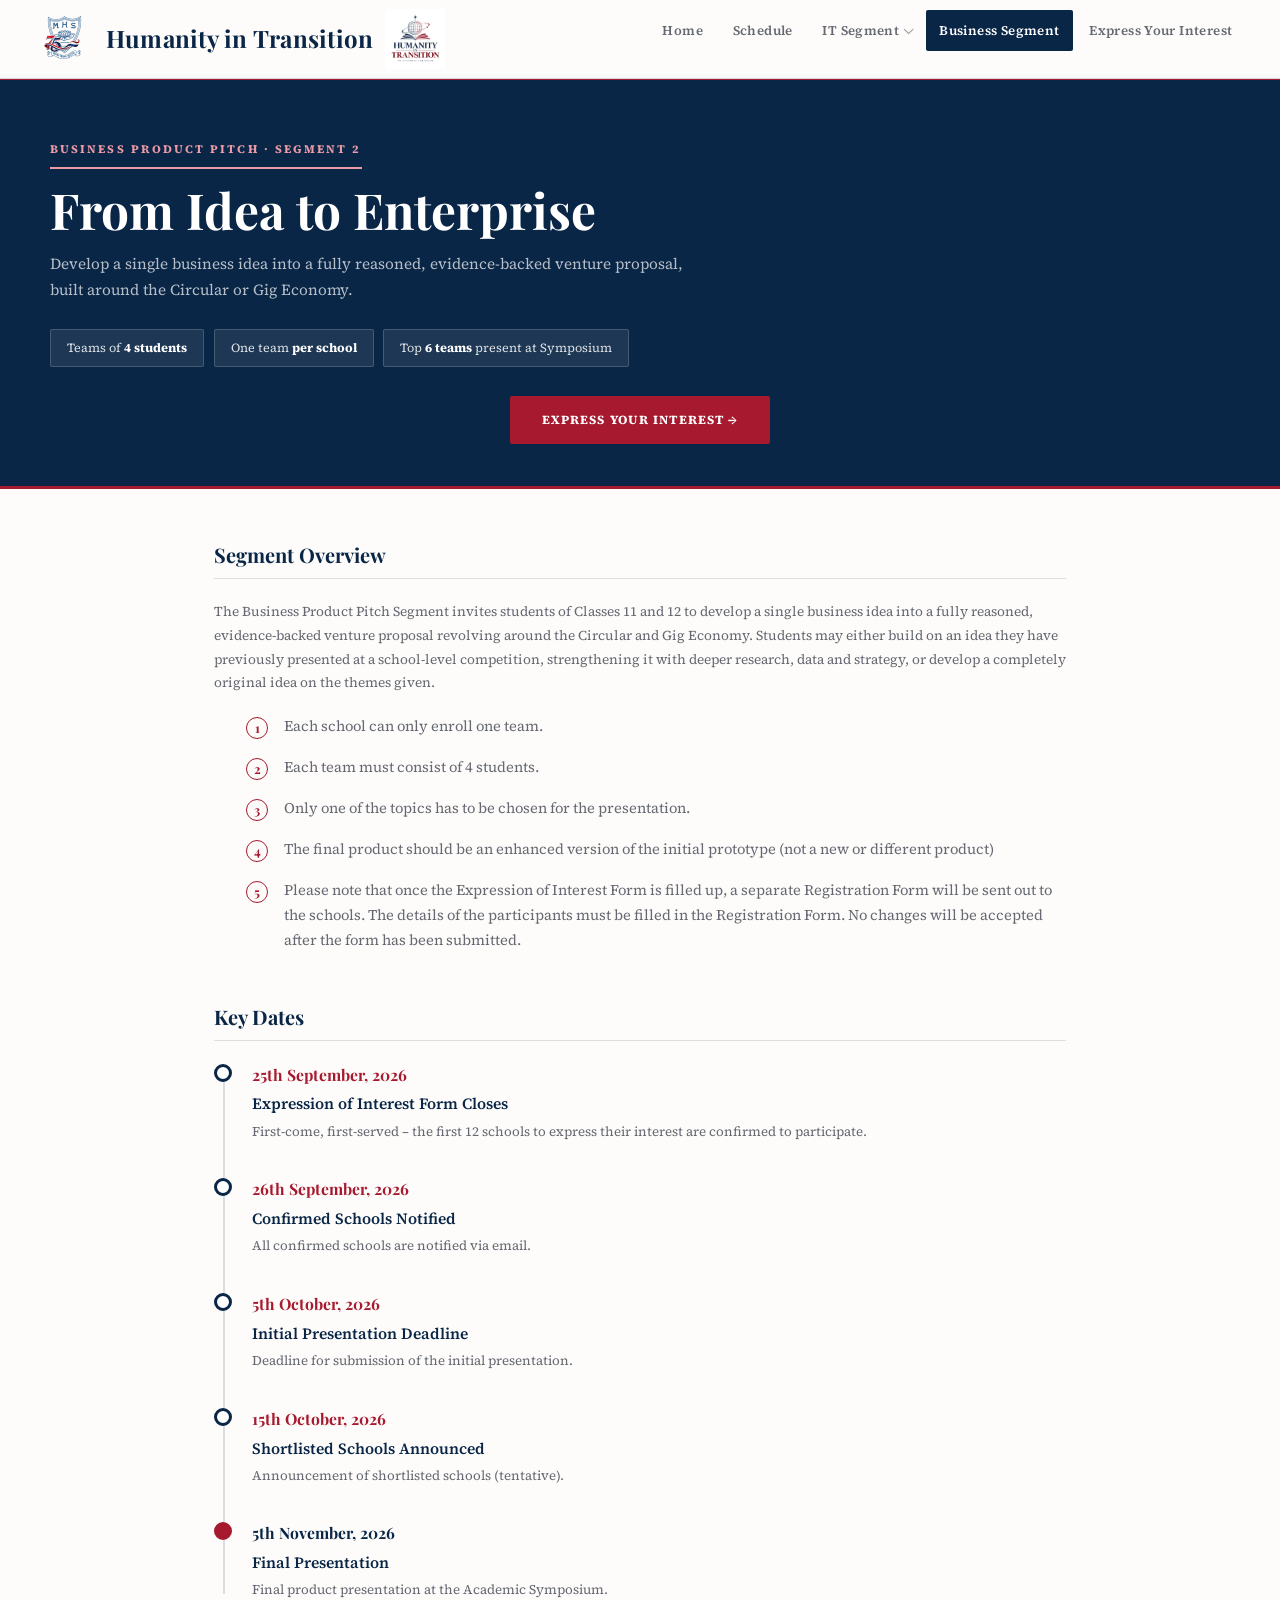
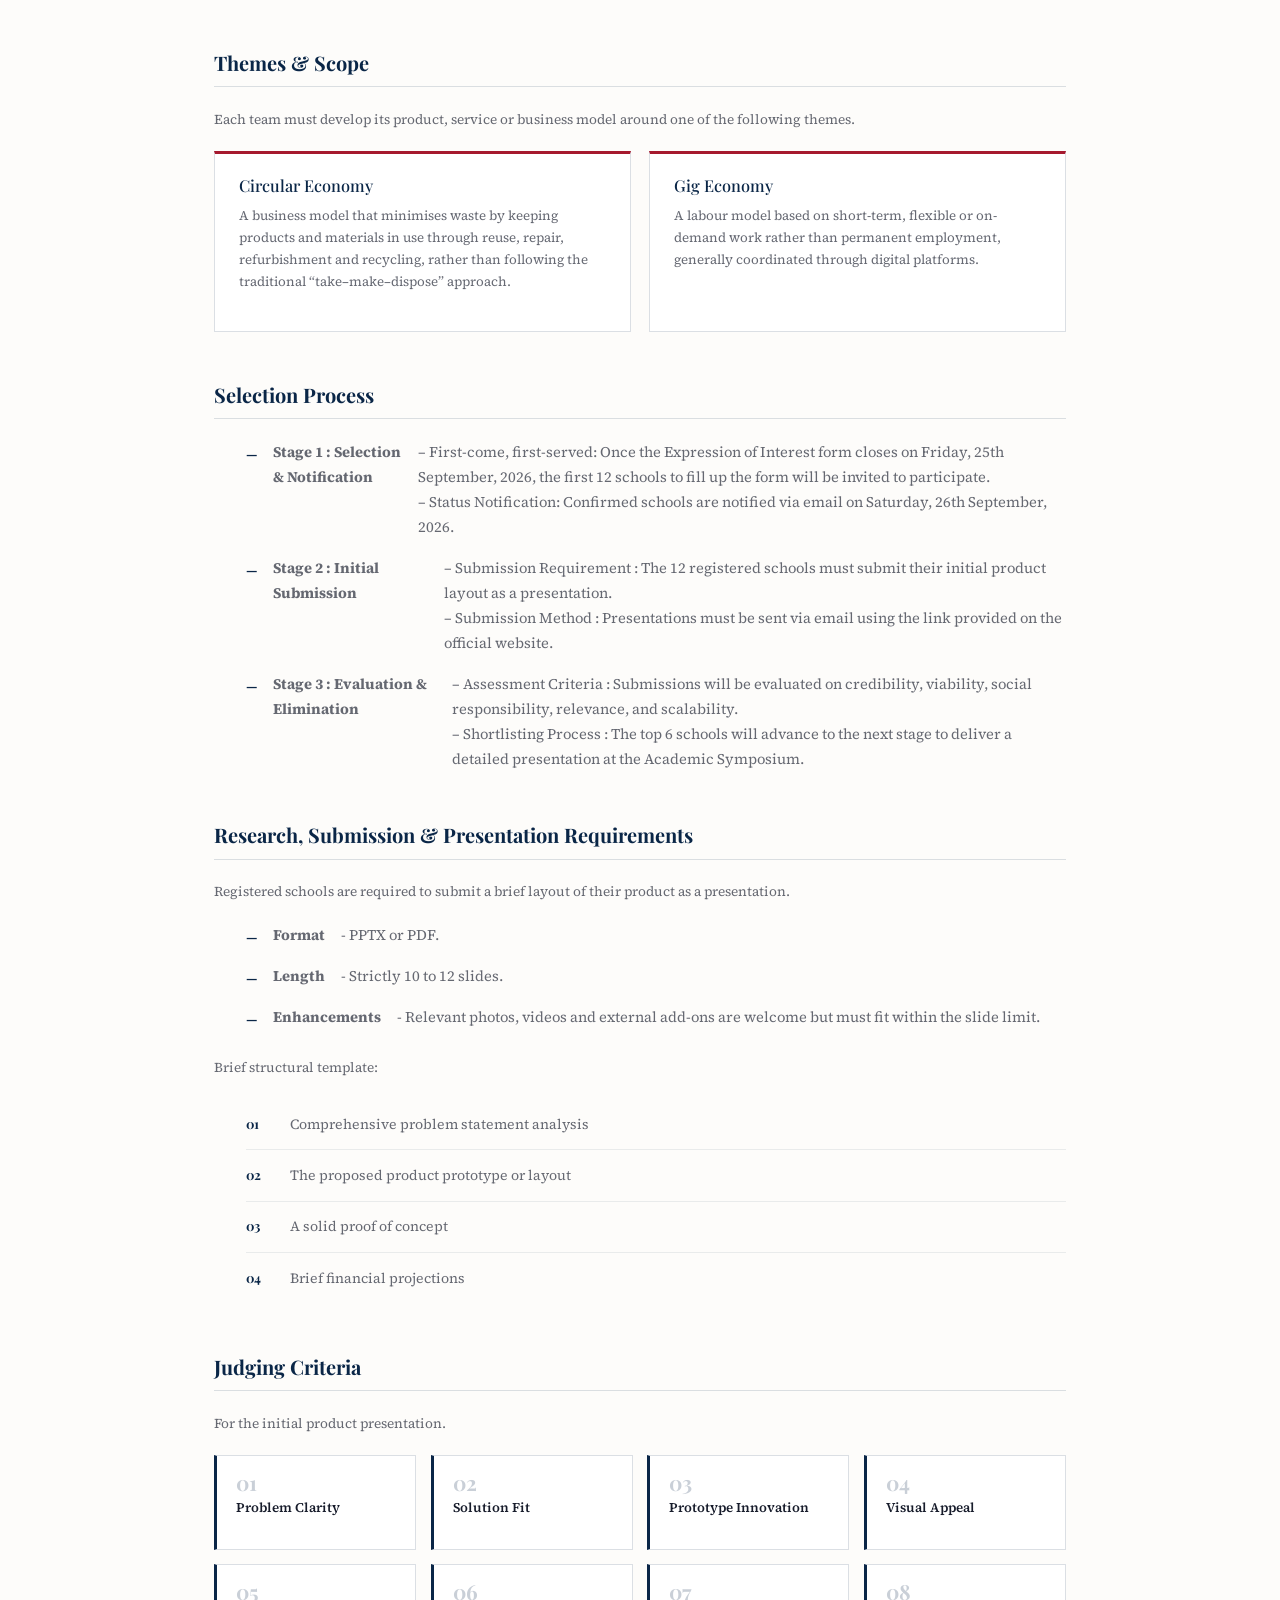
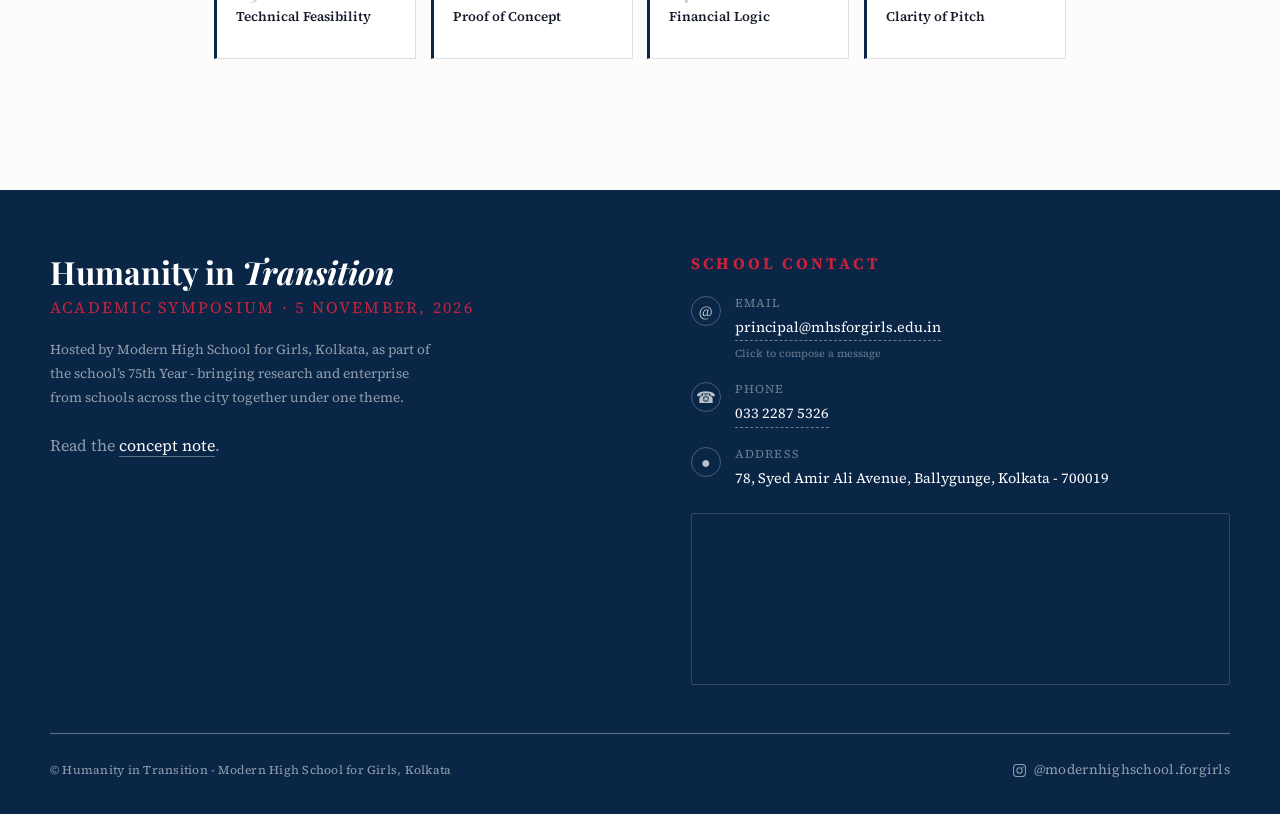
==== commit ca3bada3: "Add files via upload" ====
--- a/business.html
+++ b/business.html
@@ -3,7 +3,7 @@
 <head>
   <meta charset="UTF-8">
   <meta name="viewport" content="width=device-width, initial-scale=1.0">
-  <title>Business Pitch — Humanity in Transition</title>
+  <title>Business Product Pitch — Humanity in Transition</title>
   <meta name="description" content="Humanity in Transition — an Academic Symposium hosted by Modern High School for Girls, Kolkata, for its 75th year. 5 November 2026.">
   <link rel="icon" href="assets/mhs-75-crest-nav.png">
   <link href="https://cdn.jsdelivr.net/npm/bootstrap@5.3.3/dist/css/bootstrap.min.css" rel="stylesheet">
@@ -19,12 +19,13 @@
         <div class="nav-brand-text">
           <span class="nav-event-name">Humanity in Transition</span>
         </div>
+        <img src="assets/as_logo.jpeg" alt="Academic Symposium Logo" class="nav-crest">
       </a>
       <ul class="nav-links" id="navLinks">
         <li><a href="index.html" class="nav-link">Home</a></li>
         <li><a href="schedule.html" class="nav-link">Schedule</a></li>
         <li class="nav-dropdown">
-          <a href="it-technical.html" class="nav-link">IT Research Paper <span class="nav-caret"></span></a>
+          <a class="nav-link">IT Segment <span class="nav-caret"></span></a>
           <div class="nav-dropdown-menu">
             <a href="it-technical.html">
               <span class="dd-title">Technical Track</span>
@@ -37,9 +38,8 @@
             </a>
           </div>
         </li>
-        <li><a href="business.html" class="nav-link active">Business</a></li>
-        <li><a href="schools.html" class="nav-link">Schools</a></li>
-        <li><a href="registration.html" class="nav-link">Registration</a></li>
+        <li><a href="business.html" class="nav-link active">Business Segment</a></li>
+        <li><a href="registration.html" class="nav-link">Express Your Interest</a></li>
       </ul>
       <button class="nav-toggle" id="navToggle" onclick="toggleNav()" aria-label="Toggle menu">
         <span></span><span></span><span></span>
@@ -49,15 +49,17 @@
   <div class="page-wrapper">
     <section class="page-hero">
       <div class="page-hero-inner">
-        <!-- <a href="index.html" class="back-link">&larr; Back to Home</a> -->
         <span class="page-eyebrow">Business Product Pitch &middot; Segment 2</span>
-        <h1 class="page-title">Business Pitch</h1>
-        <p class="page-lede">From Idea to Enterprise &mdash; a research-backed pitch by student founders. Teams of four develop a single business idea into a fully reasoned, evidence-backed venture proposal.</p>
+        <h1 class="page-title">From Idea to Enterprise</h1>
+        <p class="page-lede">Develop a single business idea into a fully reasoned, evidence-backed venture proposal, built around the Circular or Gig Economy.</p>
         <div class="page-stats">
-          <span class="stat-pill">Teams of <strong>4</strong></span>
-          <span class="stat-pill"><strong>7-min</strong> pitch + <strong>5-min</strong> panel Q&amp;A</span>
-          <span class="stat-pill">Grades <strong>11 &amp; 12</strong></span>
-          <span class="stat-pill"><strong>6</strong> Finalist Teams</span>
+          <!-- <span class="stat-pill">Grades <strong>11 &amp; 12</strong></span> -->
+          <span class="stat-pill">Teams of <strong> 4 students</strong></span>
+          <span class="stat-pill">One team <strong>per school</strong></span>
+          <span class="stat-pill">Top <strong>6 teams</strong> present at Symposium</span>
+        </div>
+        <div class="hero-btns" style="margin-top:1.8rem;">
+          <a href="registration.html" class="btn btn-primary">Express your interest &rarr;</a>
         </div>
       </div>
     </section>
@@ -65,109 +67,111 @@
     <div class="page-content">
 
       <div class="content-block fade-in">
-        <h3>Introduction &amp; Rationale</h3>
-        <p class="block-note">The Business Symposium is an academic event for students of Classes 11&ndash;12, designed to go beyond conventional project displays and shark-tank-style competitions. It invites students to develop a single business idea into a fully reasoned, evidence-backed venture proposal &mdash; either building on an idea previously presented at a school-level competition and strengthening it with deeper research, data and strategy, or starting fresh.</p>
-      </div>
-
-      <div class="content-block fade-in">
-        <h3>Objectives</h3>
-        <ul class="rules-list plain">
-          <li>Cultivate entrepreneurial thinking, financial literacy, and evidence-based reasoning among students.</li>
-          <li>Teach students to turn a raw idea into a structured business case using real analytical frameworks &mdash; SWOT, USP, scalability, and CSR.</li>
-          <li>Reward depth of research and iteration by allowing improvement of previously presented ideas, rather than demanding novelty alone.</li>
-          <li>Connect students with a panel of field experts to determine the viability and credibility of the product innovation.</li>
-          <li>Embed social responsibility and sustainability thinking into student enterprise from an early stage.</li>
+        <h3>Segment Overview</h3>
+        <p class="block-note">The Business Product Pitch Segment invites students of Classes 11 and 12 to develop a single business idea into a fully reasoned, evidence-backed venture proposal revolving around the Circular and Gig Economy. Students may either build on an idea they have previously presented at a school-level competition, strengthening it with deeper research, data and strategy, or develop a completely original idea on the themes given.</p>
+        <ul class="rules-list">
+          <li>Each school can only enroll one team.</li>
+          <li>Each team must consist of 4 students.</li>
+          <li>Only one of the topics has to be chosen for the presentation.</li>
+          <li>The final product should be an enhanced version of the initial prototype (not a new or different product)</li>
+          <li>Please note that once the Expression of Interest Form is filled up, a separate Registration Form will be sent out to the schools. The details of the participants must be filled in the Registration Form. No changes will be accepted after the form has been submitted.</li>
         </ul>
       </div>
 
       <div class="content-block fade-in">
-        <h3>Team &amp; Categories</h3>
-        <div class="approach-grid" style="margin-bottom:1.1rem;">
-          <div class="approach-card">
-            <h4>Team Composition</h4>
-            <p>Each team comprises four students, who together present different aspects of the product &mdash; its financing, usability, market value, and research.</p>
-          </div>
-        </div>
-        <div class="approach-grid">
-          <div class="approach-card">
-            <h4>Elevated Idea</h4>
-            <p>A concept previously presented at a school-level event (exhibition, fest, or competition), now revisited with fresh research, financial modelling, and a viability study.</p>
-          </div>
-          <div class="approach-card">
-            <h4>New Venture</h4>
-            <p>An entirely original idea developed from scratch for the symposium. Both categories are judged equally &mdash; there is no separate scoring track for either.</p>
-          </div>
-        </div>
-      </div>
-
-      <div class="content-block fade-in">
-        <h3>Themes for the Product</h3>
+        <h3>Key Dates</h3>
+        <div class="timeline">
+          <div class="timeline-item">
+            <div class="timeline-date">25th September, 2026</div>
+            <div class="timeline-title">Expression of Interest Form Closes</div>
+            <div class="timeline-desc">First-come, first-served &ndash; the first 12 schools to express their interest are confirmed to participate.</div>
+          </div>
+          <div class="timeline-item">
+            <div class="timeline-date">26th September, 2026</div>
+            <div class="timeline-title">Confirmed Schools Notified</div>
+            <div class="timeline-desc">All confirmed schools are notified via email.</div>
+          </div>
+          <div class="timeline-item">
+            <div class="timeline-date">5th October, 2026</div>
+            <div class="timeline-title">Initial Presentation Deadline</div>
+            <div class="timeline-desc">Deadline for submission of the initial presentation.</div>
+          </div>
+          <div class="timeline-item">
+            <div class="timeline-date">15th October, 2026</div>
+            <div class="timeline-title">Shortlisted Schools Announced</div>
+            <div class="timeline-desc">Announcement of shortlisted schools (tentative).</div>
+          </div>
+          <div class="timeline-item milestone">
+            <div class="timeline-date">5th November, 2026</div>
+            <div class="timeline-title">Final Presentation</div>
+            <div class="timeline-desc">Final product presentation at the Academic Symposium.</div>
+          </div>
+        </div>
+      </div>
+
+      <div class="content-block fade-in">
+        <h3>Themes &amp; Scope</h3>
+        <p class="block-note">Each team must develop its product, service or business model around one of the following themes.</p>
         <div class="approach-grid">
           <div class="approach-card">
             <h4>Circular Economy</h4>
-            <p>A business model that minimises waste by keeping products and materials in use through reuse, repair, refurbishment, and recycling, instead of the traditional take-make-dispose approach.</p>
+            <p>A business model that minimises waste by keeping products and materials in use through reuse, repair, refurbishment and recycling, rather than following the traditional &ldquo;take&ndash;make&ndash;dispose&rdquo; approach.</p>
           </div>
           <div class="approach-card">
             <h4>Gig Economy</h4>
-            <p>A labour model based on short-term, flexible, or on-demand work rather than permanent employment, coordinated mainly through digital platforms.</p>
-          </div>
-        </div>
-      </div>
-
-      <div class="content-block fade-in">
-        <h3>Important Notes</h3>
+            <p>A labour model based on short-term, flexible or on-demand work rather than permanent employment, generally coordinated through digital platforms.</p>
+          </div>
+        </div>
+      </div>
+
+      <div class="content-block fade-in">
+        <h3>Selection Process</h3>
         <ul class="rules-list plain">
-          <li>The prototype must be safe and functional.</li>
-          <li>Working models are strongly encouraged.</li>
-          <li>Tech solutions: show working code or a physical prototype.</li>
-          <li>Non-tech solutions: mockups, storyboards, or visual walkthroughs are acceptable.</li>
+          <li><strong>Stage 1 : Selection &amp; Notification</strong> &ndash; First-come, first-served: Once the Expression of Interest form closes on Friday, 25th September, 2026, the first 12 schools to fill up the form will be invited to participate. <br> &ndash; Status Notification: Confirmed schools are notified via email on Saturday, 26th September, 2026.</li>
+          <li><strong>Stage 2 : Initial Submission</strong> &ndash; Submission Requirement : The 12 registered schools must submit their initial product layout as a presentation. <br> &ndash; Submission Method : Presentations must be sent via email using the link provided on the official website.</li>
+          <li><strong>Stage 3 : Evaluation &amp; Elimination</strong> &ndash; Assessment Criteria : Submissions will be evaluated on credibility, viability, social responsibility, relevance, and scalability. <br> &ndash; Shortlisting Process : The top 6 schools will advance to the next stage to deliver a detailed presentation at the Academic Symposium.</li>
         </ul>
       </div>
 
       <div class="content-block fade-in">
-        <h3>Stages of Competition</h3>
-        <p class="block-note">Each team presents for seven minutes &mdash; a limit that must not be exceeded &mdash; showcasing the product in its final form rather than a prototype. This is followed by five minutes of panel cross-questioning, after which the floor opens to audience questions for deeper discussion. Teams must conduct primary research (a short survey, 10&ndash;15 interviews, or a field test) and secondary research (industry reports, government data, news) to support the product&rsquo;s viability.</p>
-      </div>
-
-      <div class="content-block fade-in">
-        <h3>Mandatory Elements of Every Pitch</h3>
-        <div class="mandatory-grid">
-          <div class="mandatory-item"><span class="m-mark">&bull;</span><div class="m-body"><strong>Problem Statement</strong><span>The specific problem being solved, with evidence that it exists.</span></div></div>
-          <div class="mandatory-item"><span class="m-mark">&bull;</span><div class="m-body"><strong>SWOT Analysis</strong><span>An honest evaluation of Strengths, Weaknesses, Opportunities, and Threats.</span></div></div>
-          <div class="mandatory-item"><span class="m-mark">&bull;</span><div class="m-body"><strong>Unique Selling Proposition</strong><span>What sets the idea apart from existing alternatives.</span></div></div>
-          <div class="mandatory-item"><span class="m-mark">&bull;</span><div class="m-body"><strong>Target Market &amp; Segment</strong><span>Who the product/service is for, with basic market sizing (TAM-SAM-SOM, if possible).</span></div></div>
-          <div class="mandatory-item"><span class="m-mark">&bull;</span><div class="m-body"><strong>Business &amp; Revenue Model</strong><span>How the venture earns money &mdash; pricing, channels, and cost structure.</span></div></div>
-          <div class="mandatory-item"><span class="m-mark">&bull;</span><div class="m-body"><strong>Scalability Plan</strong><span>How the idea can grow beyond its pilot stage &mdash; geographically, digitally, or across product lines.</span></div></div>
-          <div class="mandatory-item"><span class="m-mark">&bull;</span><div class="m-body"><strong>Viability &amp; Financial Reasoning</strong><span>Approximate cost estimates, break-even reasoning, and funding requirements, even in simplified form.</span></div></div>
-          <div class="mandatory-item"><span class="m-mark">&bull;</span><div class="m-body"><strong>Competitive Analysis</strong><span>At least two comparable products/services and how the idea outperforms them.</span></div></div>
-          <div class="mandatory-item"><span class="m-mark">&bull;</span><div class="m-body"><strong>CSR / Sustainability Angle</strong><span>The social, environmental, or community benefit built into the venture from the start, not added afterward.</span></div></div>
-          <div class="mandatory-item"><span class="m-mark">&bull;</span><div class="m-body"><strong>Risk Analysis &amp; Mitigation</strong><span>Key risks to the idea and how the team plans to manage them.</span></div></div>
-          <div class="mandatory-item"><span class="m-mark">&bull;</span><div class="m-body"><strong>Prototype / Proof of Concept</strong><span>A model, sample, app mock-up, working demo, or detailed visual mock-up that makes the idea tangible.</span></div></div>
-        </div>
+        <h3>Research, Submission &amp; Presentation Requirements</h3>
+        <p class="block-note">Registered schools are required to submit a brief layout of their product as a presentation.</p>
+        <ul class="rules-list plain">
+          <li><strong>Format</strong> - PPTX or PDF.</li>
+          <li><strong>Length</strong> - Strictly 10 to 12 slides.</li>
+          <li><strong>Enhancements</strong> - Relevant photos, videos and external add-ons are welcome but must fit within the slide limit.</li>
+        </ul>
+        <p class="block-note" style="margin-top:1.6rem;">Brief structural template:</p>
+        <ol class="template-steps">
+          <li>Comprehensive problem statement analysis</li>
+          <li>The proposed product prototype or layout</li>
+          <li>A solid proof of concept</li>
+          <li>Brief financial projections</li>
+        </ol>
       </div>
 
       <div class="content-block fade-in">
         <h3>Judging Criteria</h3>
-        <p class="block-note">All criteria carry equal weightage &mdash; 10 marks each.</p>
+        <p class="block-note">For the initial product presentation.</p>
         <div class="judging-grid">
-          <div class="judging-item"><div class="num">01</div><p>Problem &amp; Research Evidence</p></div>
-          <div class="judging-item"><div class="num">02</div><p>SWOT &amp; Risk Analysis</p></div>
-          <div class="judging-item"><div class="num">03</div><p>USP &amp; Competitive Edge</p></div>
-          <div class="judging-item"><div class="num">04</div><p>Target Market &amp; Sizing</p></div>
-          <div class="judging-item"><div class="num">05</div><p>Business &amp; Revenue Model</p></div>
-          <div class="judging-item"><div class="num">06</div><p>Financial Viability</p></div>
-          <div class="judging-item"><div class="num">07</div><p>Scalability</p></div>
-          <div class="judging-item"><div class="num">08</div><p>CSR / Sustainability &amp; Theme Fit</p></div>
-          <div class="judging-item"><div class="num">09</div><p>Prototype / Proof of Concept</p></div>
-          <div class="judging-item"><div class="num">10</div><p>Pitch Delivery &amp; Cross-Questioning</p></div>
-        </div>
-      </div>
-
-      <div class="content-block fade-in" style="margin-bottom:0;">
+          <div class="judging-item"><div class="num">01</div><p>Problem Clarity</p></div>
+          <div class="judging-item"><div class="num">02</div><p>Solution Fit</p></div>
+          <div class="judging-item"><div class="num">03</div><p>Prototype Innovation</p></div>
+          <div class="judging-item"><div class="num">04</div><p>Visual Appeal</p></div>
+          <div class="judging-item"><div class="num">05</div><p>Technical Feasibility</p></div>
+          <div class="judging-item"><div class="num">06</div><p>Proof of Concept</p></div>
+          <div class="judging-item"><div class="num">07</div><p>Financial Logic</p></div>
+          <div class="judging-item"><div class="num">08</div><p>Clarity of Pitch</p></div>
+        </div>
+      </div>
+
+      <!-- <div class="content-block fade-in" style="margin-bottom:0;">
         <h3>Submit a Pitch</h3>
-        <p class="block-note">Presentations are due to the host school one month before the symposium. See the full timeline and submission details on the Registration page.</p>
-        <a href="registration.html" class="btn btn-navy">View Timeline &amp; Registration &rarr;</a>
-      </div>
+        <p class="block-note">Initial presentations are due by Monday, 5th October, 2026. See the full timeline and submission details on the Registration page.</p>
+        <div class="hero-btns" style="justify-content:flex-start;">
+          <a href="registration.html" class="btn btn-navy">View Timeline &amp; Registration &rarr;</a>
+        </div>
+      </div> -->
 
     </div>
 
@@ -175,14 +179,13 @@
     <div class="footer-inner">
       <div>
         <div class="footer-brand">
-          <!-- <img src="assets/mhs-75-crest-nav.png" class="footer-crest" alt="MHS Crest"> -->
           <div>
             <div class="footer-event-name">Humanity in <i>Transition</i></div>
             <div class="footer-event-sub">Academic Symposium &middot; 5 November, 2026</div>
           </div>
         </div>
-        <p class="footer-desc">Hosted by Modern High School for Girls, Kolkata, as part of the school&rsquo;s 75th Year &mdash; bringing research and enterprise from schools across the city together under one theme.</p>
-        <p class="footer-social-line">Read the <a href="assets/humanity-in-transition-concept-note.pdf" target="_blank" rel="noopener">concept note</a> or view the <a href="schools.html">participating schools</a>.</p>
+        <p class="footer-desc">Hosted by Modern High School for Girls, Kolkata, as part of the school&rsquo;s 75th Year - bringing research and enterprise from schools across the city together under one theme.</p>
+        <p class="footer-social-line">Read the <a href="assets/humanity-in-transition-concept-note.pdf" target="_blank" rel="noopener">concept note</a>.</p>
       </div>
       <div class="footer-contact">
         <h4>School Contact</h4>
@@ -216,7 +219,7 @@
       </div>
     </div>
     <div class="footer-bottom">
-      <span class="footer-copy">&copy; Humanity in Transition &mdash; Modern High School for Girls, Kolkata</span>
+      <span class="footer-copy">&copy; Humanity in Transition - Modern High School for Girls, Kolkata</span>
       <a href="https://www.instagram.com/modernhighschool.forgirls/" target="_blank" rel="noopener" class="footer-handle">
         <svg class="insta-icon" viewBox="0 0 24 24" fill="none" stroke="currentColor" stroke-width="1.7">
           <rect x="2.5" y="2.5" width="19" height="19" rx="5"/>
@@ -231,4 +234,4 @@
   <script src="https://cdn.jsdelivr.net/npm/bootstrap@5.3.3/dist/js/bootstrap.bundle.min.js"></script>
   <script src="common.js"></script>
 </body>
-</html>
+</html>
--- a/style.css
+++ b/style.css
@@ -19,6 +19,7 @@
   --red:        #a6192e;
   --red-dark:   #7d0f21;
   --red-light:  #c8213b;
+  --red-light-very:  #eb9aa6;
   --red-soft:   rgba(166,25,46,0.08);
 
   --line:       rgba(10,38,71,0.14);
@@ -436,8 +437,8 @@
 .back-link:hover { color: var(--white); }
 .page-eyebrow {
   display: inline-block; font-size: 0.72rem; letter-spacing: 0.18em; text-transform: uppercase;
-  font-weight: 700; color: var(--red-light);
-  padding-bottom: 0.5rem; border-bottom: 2px solid var(--red-light); margin-bottom: 0.9rem;
+  font-weight: 700; color: var(--red-light-very);
+  padding-bottom: 0.5rem; border-bottom: 2px solid var(--red-light-very); margin-bottom: 0.9rem;
 }
 .page-title { font-family: var(--font-display); font-weight: 700; font-size: clamp(2.1rem, 5vw, 3.1rem); line-height: 1.08; margin-bottom: 0.9rem; }
 .page-lede { color: rgba(255,255,255,0.7); font-size: 0.96rem; max-width: 640px; line-height: 1.7; }
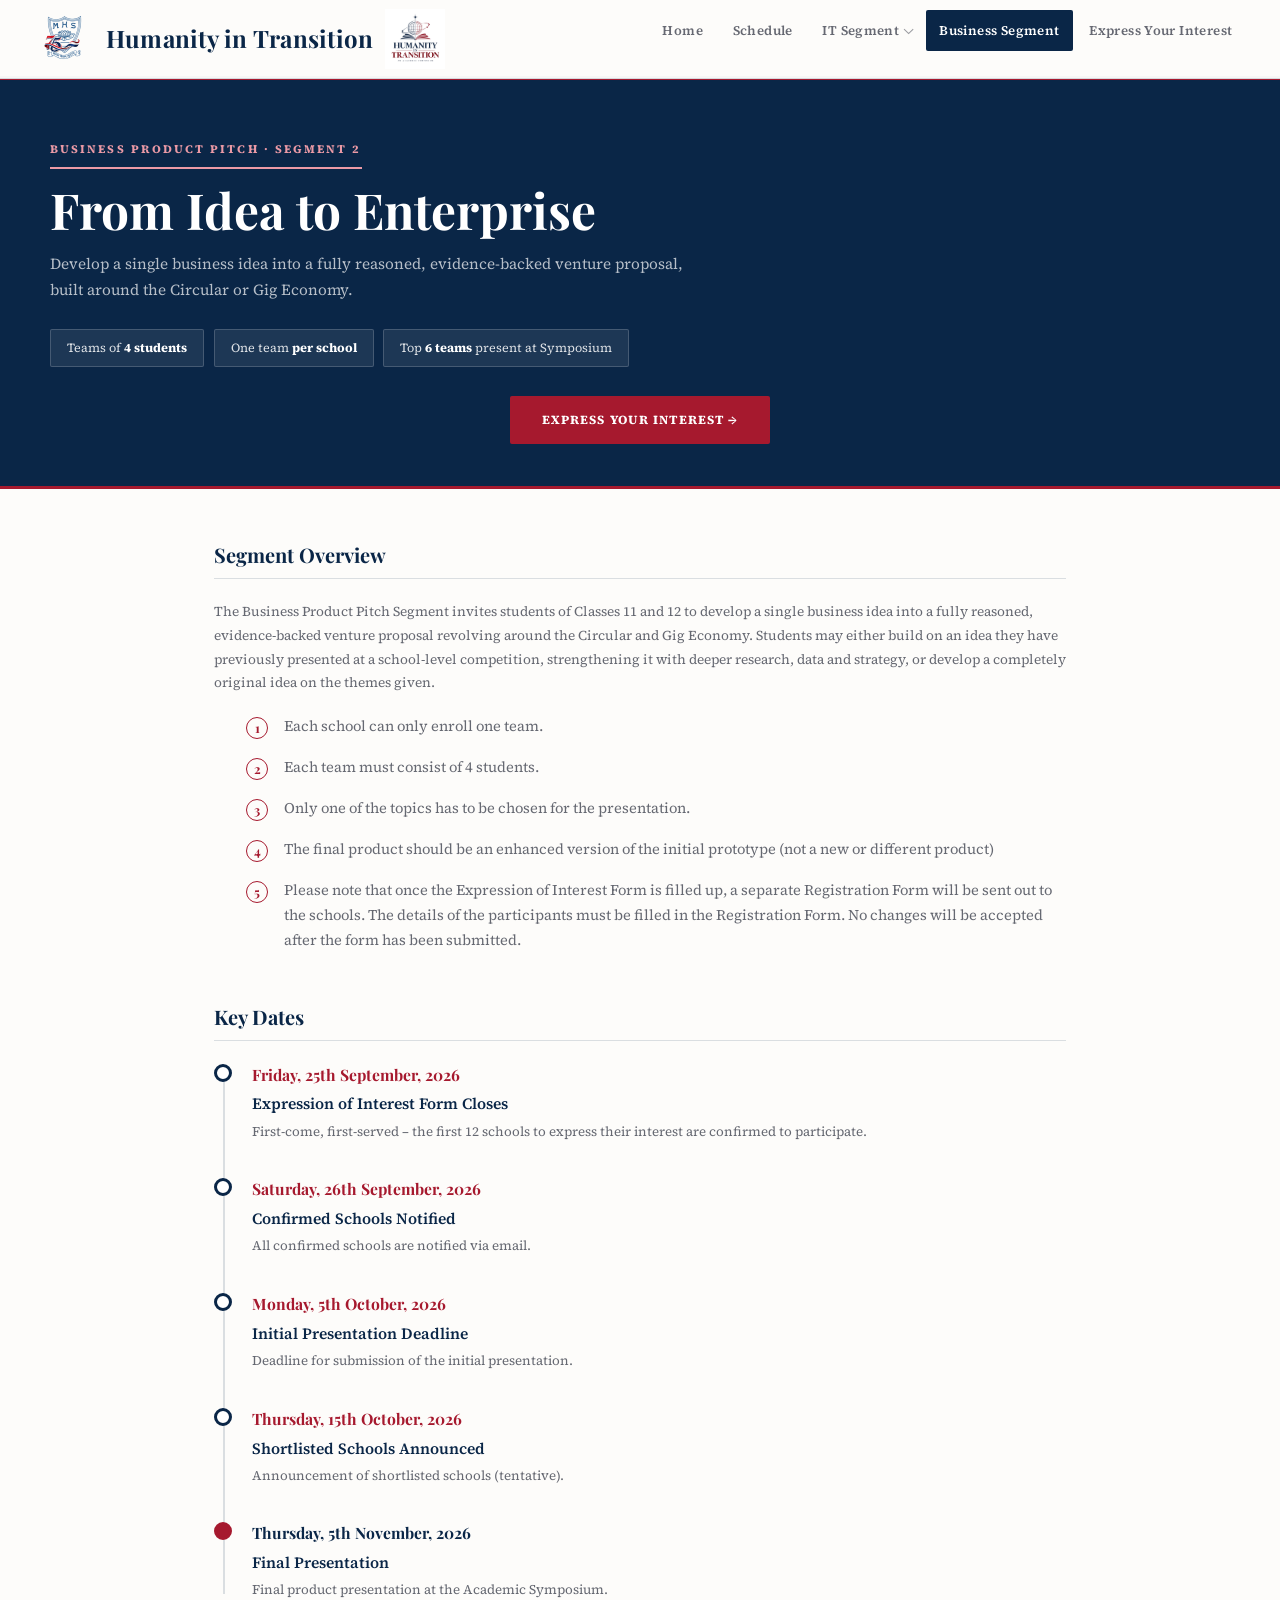
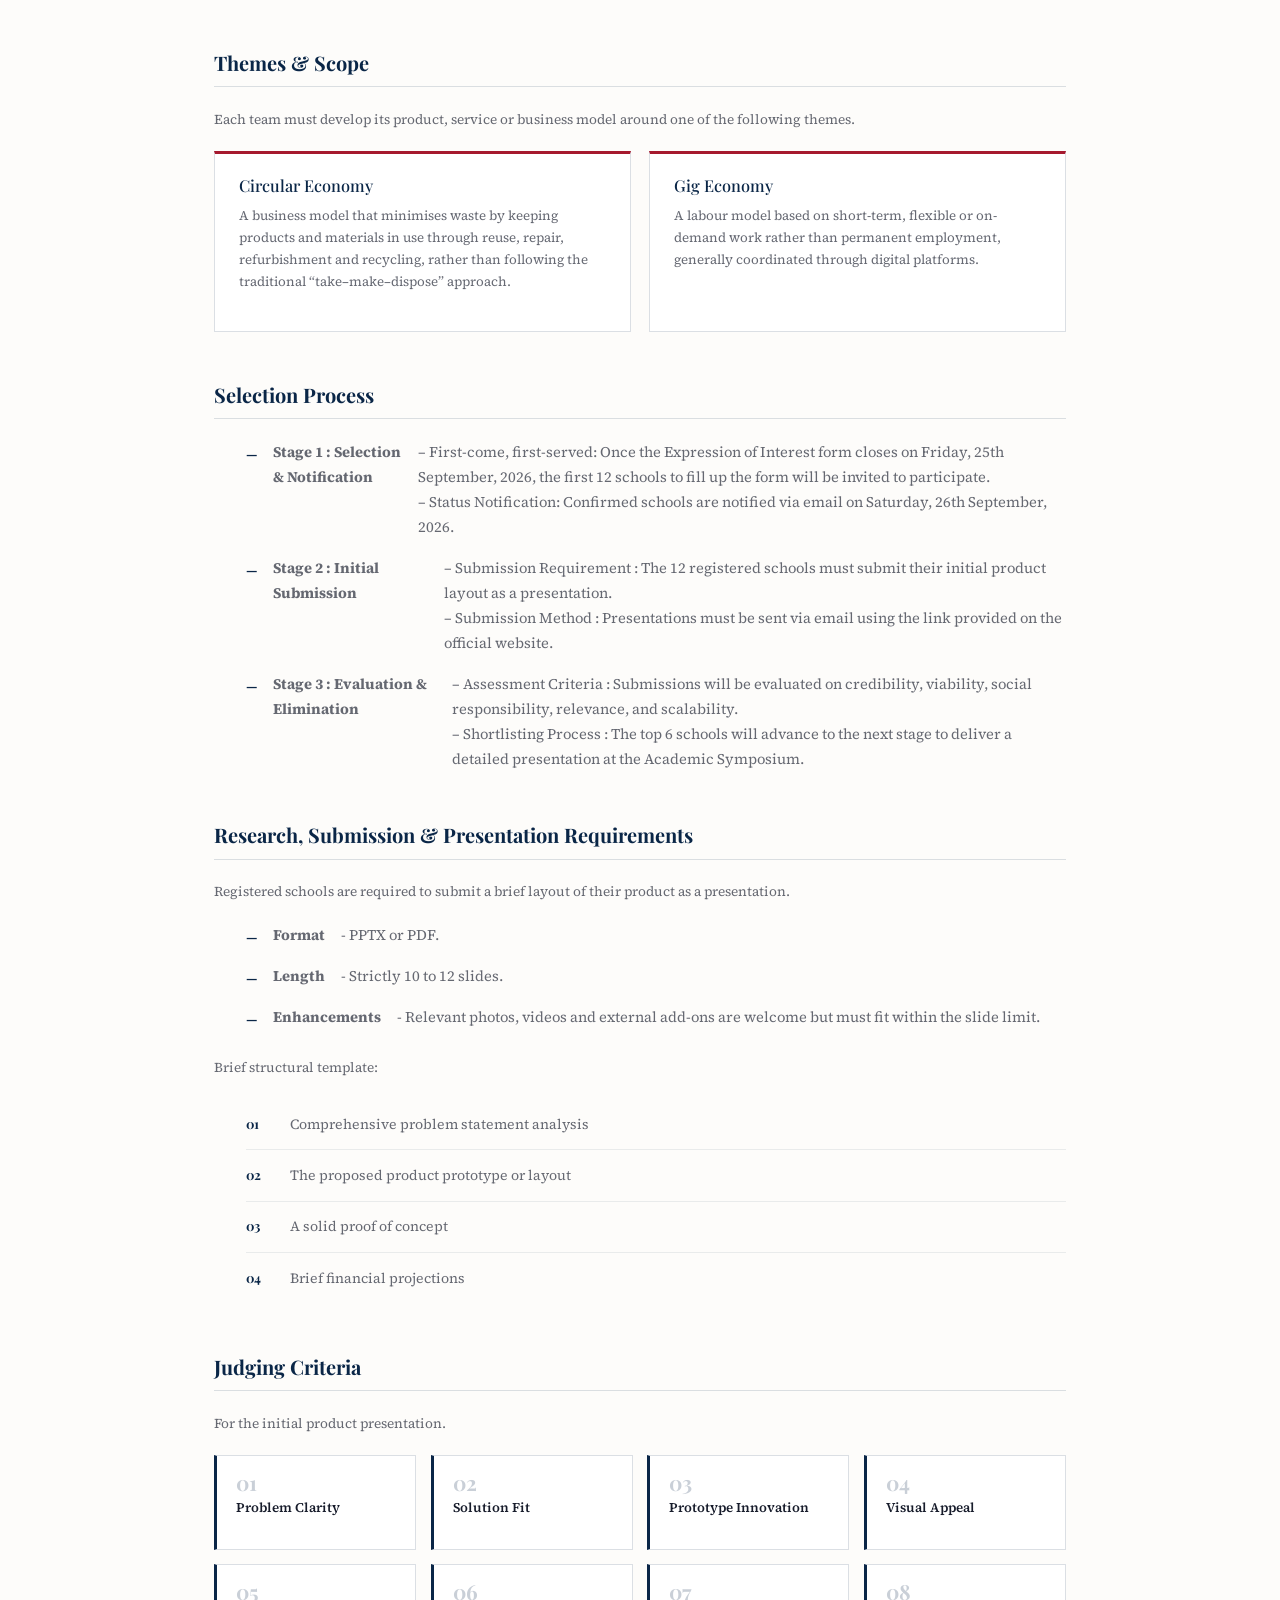
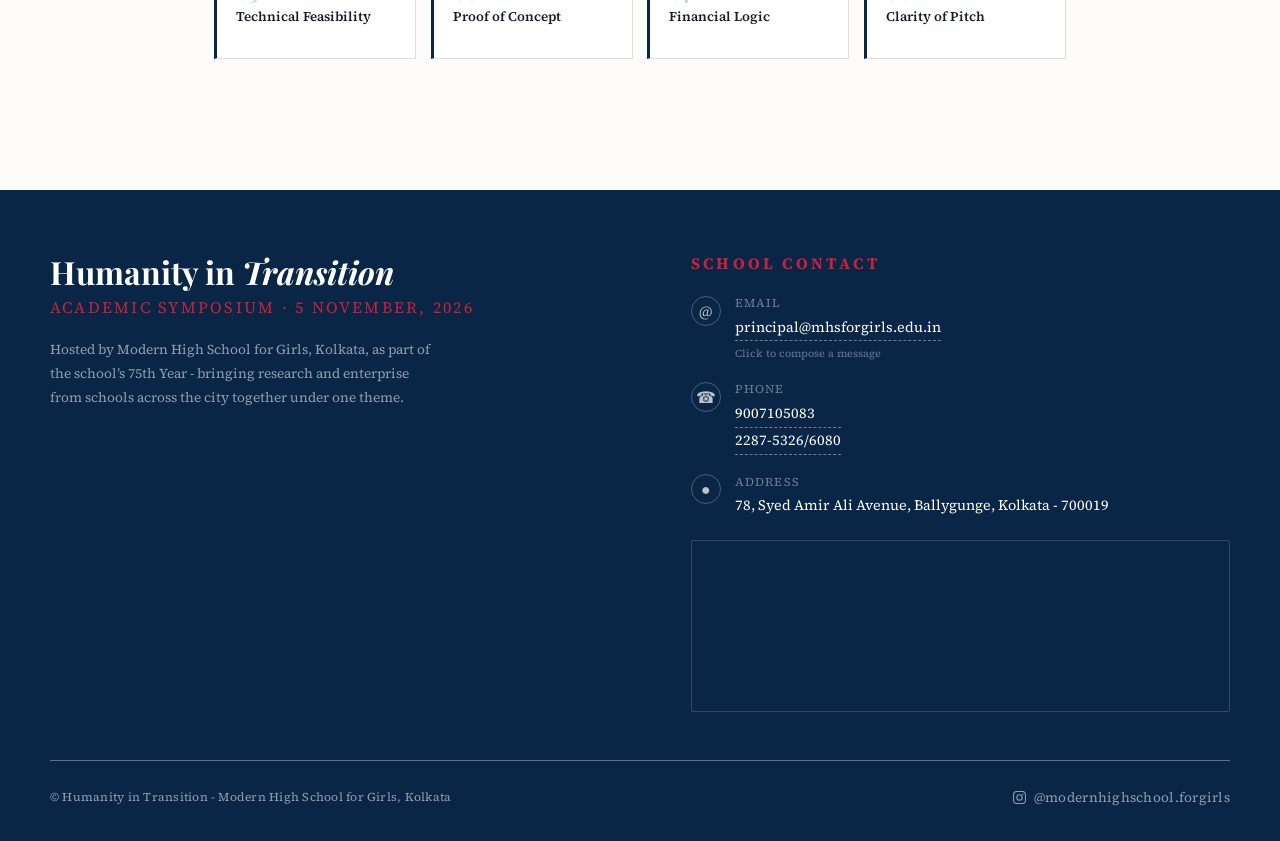
==== commit 8fe81ac5: "Add files via upload" ====
--- a/business.html
+++ b/business.html
@@ -82,27 +82,27 @@
         <h3>Key Dates</h3>
         <div class="timeline">
           <div class="timeline-item">
-            <div class="timeline-date">25th September, 2026</div>
+            <div class="timeline-date">Friday, 25th September, 2026</div>
             <div class="timeline-title">Expression of Interest Form Closes</div>
             <div class="timeline-desc">First-come, first-served &ndash; the first 12 schools to express their interest are confirmed to participate.</div>
           </div>
           <div class="timeline-item">
-            <div class="timeline-date">26th September, 2026</div>
+            <div class="timeline-date">Saturday, 26th September, 2026</div>
             <div class="timeline-title">Confirmed Schools Notified</div>
             <div class="timeline-desc">All confirmed schools are notified via email.</div>
           </div>
           <div class="timeline-item">
-            <div class="timeline-date">5th October, 2026</div>
+            <div class="timeline-date">Monday, 5th October, 2026</div>
             <div class="timeline-title">Initial Presentation Deadline</div>
             <div class="timeline-desc">Deadline for submission of the initial presentation.</div>
           </div>
           <div class="timeline-item">
-            <div class="timeline-date">15th October, 2026</div>
+            <div class="timeline-date">Thursday, 15th October, 2026</div>
             <div class="timeline-title">Shortlisted Schools Announced</div>
             <div class="timeline-desc">Announcement of shortlisted schools (tentative).</div>
           </div>
           <div class="timeline-item milestone">
-            <div class="timeline-date">5th November, 2026</div>
+            <div class="timeline-date">Thursday, 5th November, 2026</div>
             <div class="timeline-title">Final Presentation</div>
             <div class="timeline-desc">Final product presentation at the Academic Symposium.</div>
           </div>
@@ -185,7 +185,7 @@
           </div>
         </div>
         <p class="footer-desc">Hosted by Modern High School for Girls, Kolkata, as part of the school&rsquo;s 75th Year - bringing research and enterprise from schools across the city together under one theme.</p>
-        <p class="footer-social-line">Read the <a href="assets/humanity-in-transition-concept-note.pdf" target="_blank" rel="noopener">concept note</a>.</p>
+        <!-- <p class="footer-social-line">Read the <a href="assets/humanity-in-transition-concept-note.pdf" target="_blank" rel="noopener">concept note</a>.</p> -->
       </div>
       <div class="footer-contact">
         <h4>School Contact</h4>
@@ -202,7 +202,8 @@
             <span class="contact-icon">&#9742;</span>
             <div class="contact-body">
               <span class="contact-label">Phone</span>
-              <a href="tel:+913322875326" class="contact-value link">033 2287 5326</a>
+              <a href="tel:+913322875326" class="contact-value link">9007105083</a>
+              <a href="tel:+2287-5326/6080" class="contact-value link">2287-5326/6080</a>
             </div>
           </div>
           <div class="contact-row">
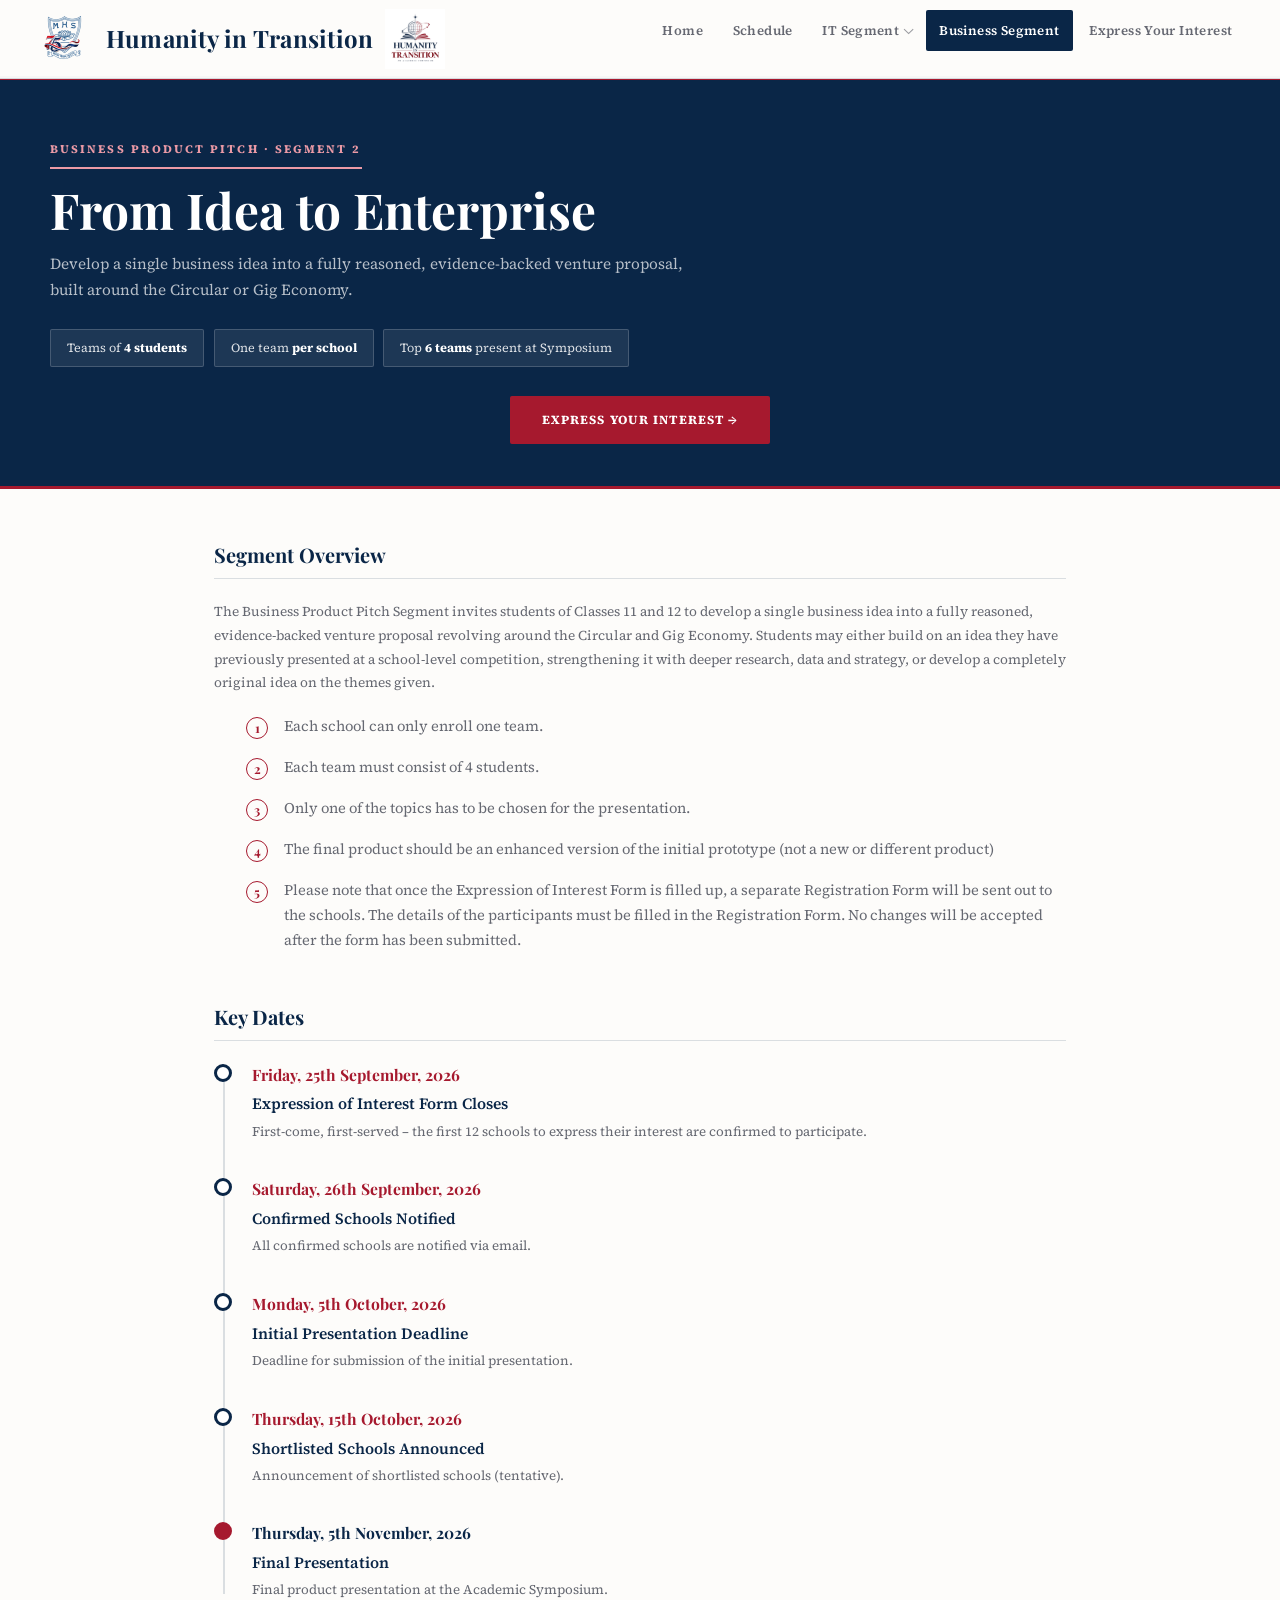
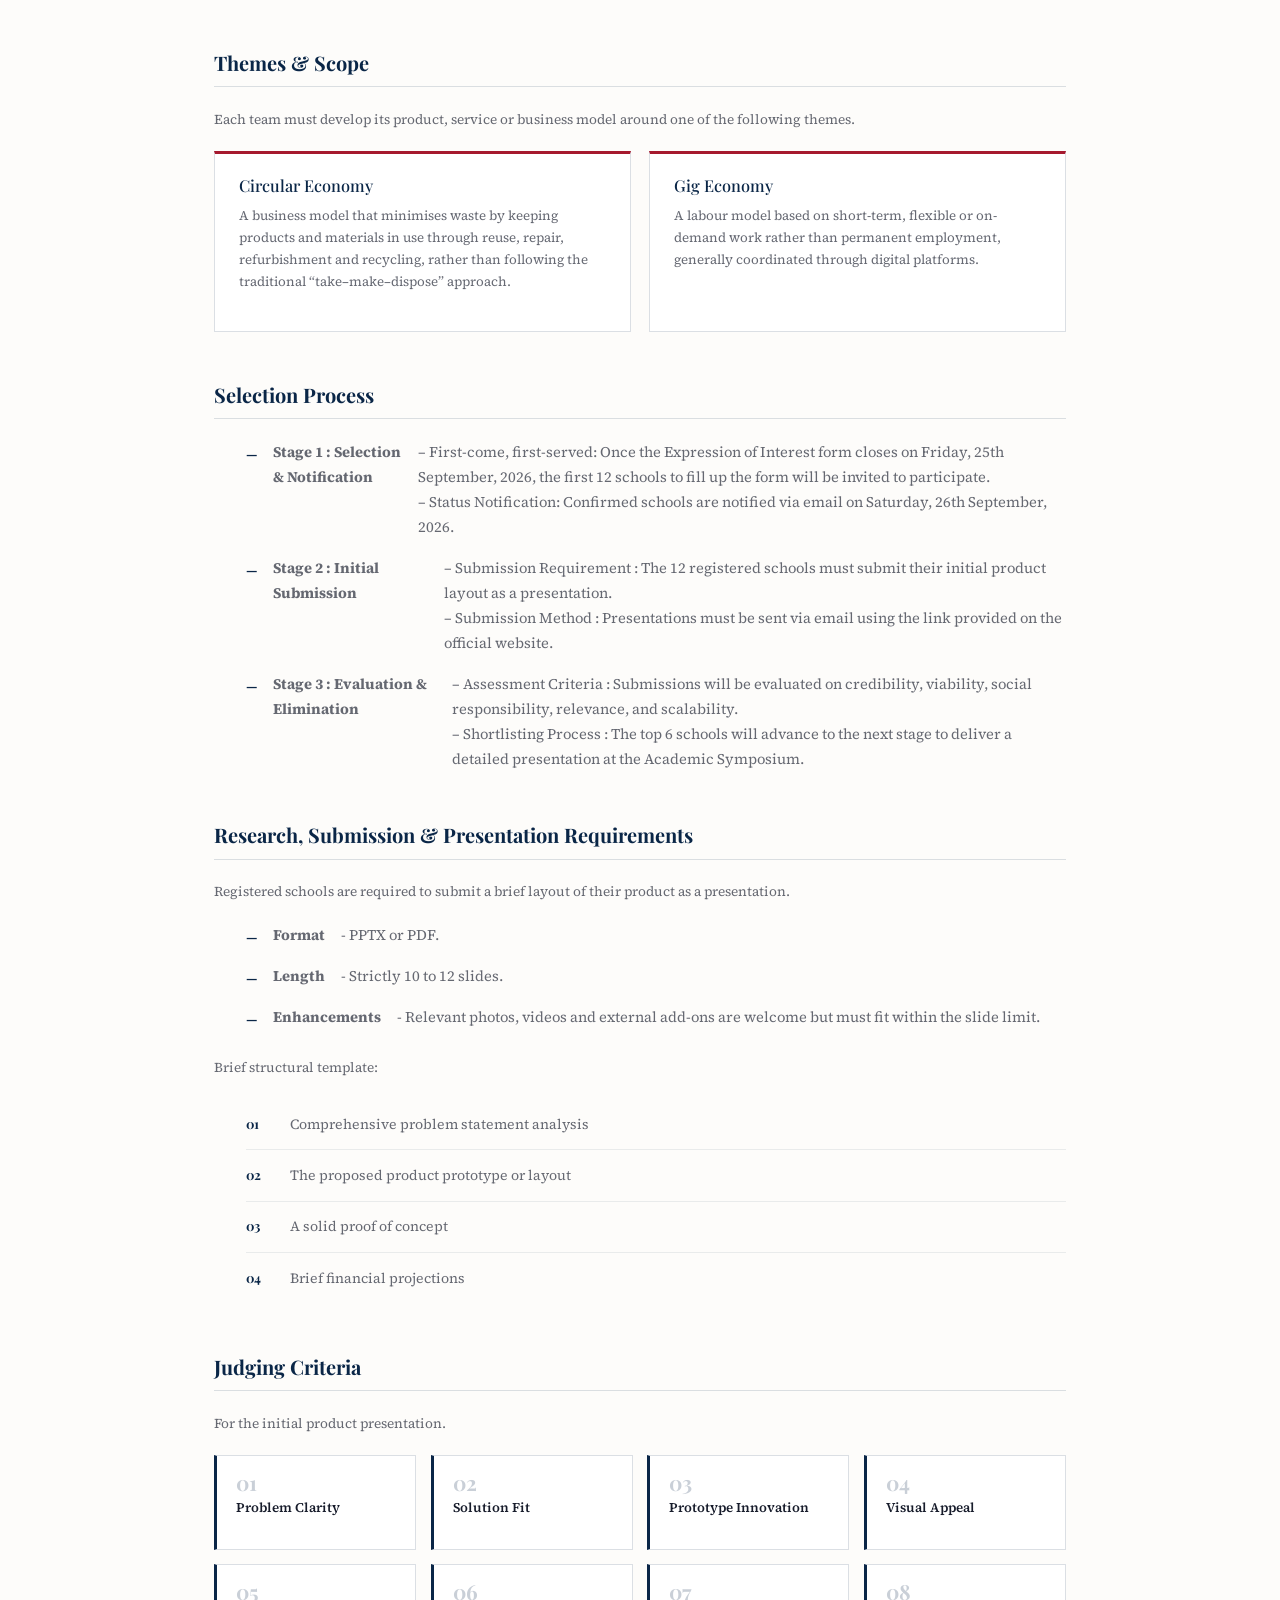
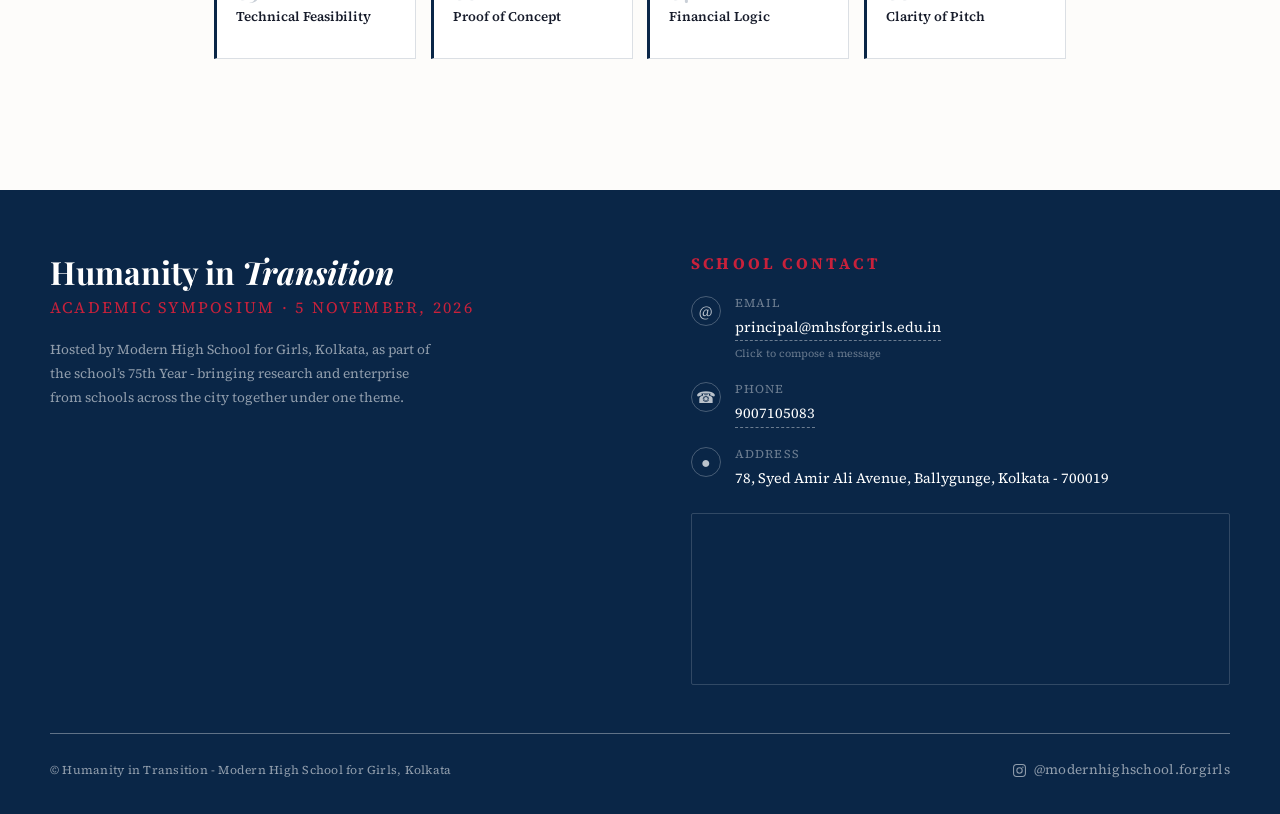
==== commit 1a7f445b: "Add files via upload" ====
--- a/business.html
+++ b/business.html
@@ -203,7 +203,6 @@
             <div class="contact-body">
               <span class="contact-label">Phone</span>
               <a href="tel:+913322875326" class="contact-value link">9007105083</a>
-              <a href="tel:+2287-5326/6080" class="contact-value link">2287-5326/6080</a>
             </div>
           </div>
           <div class="contact-row">
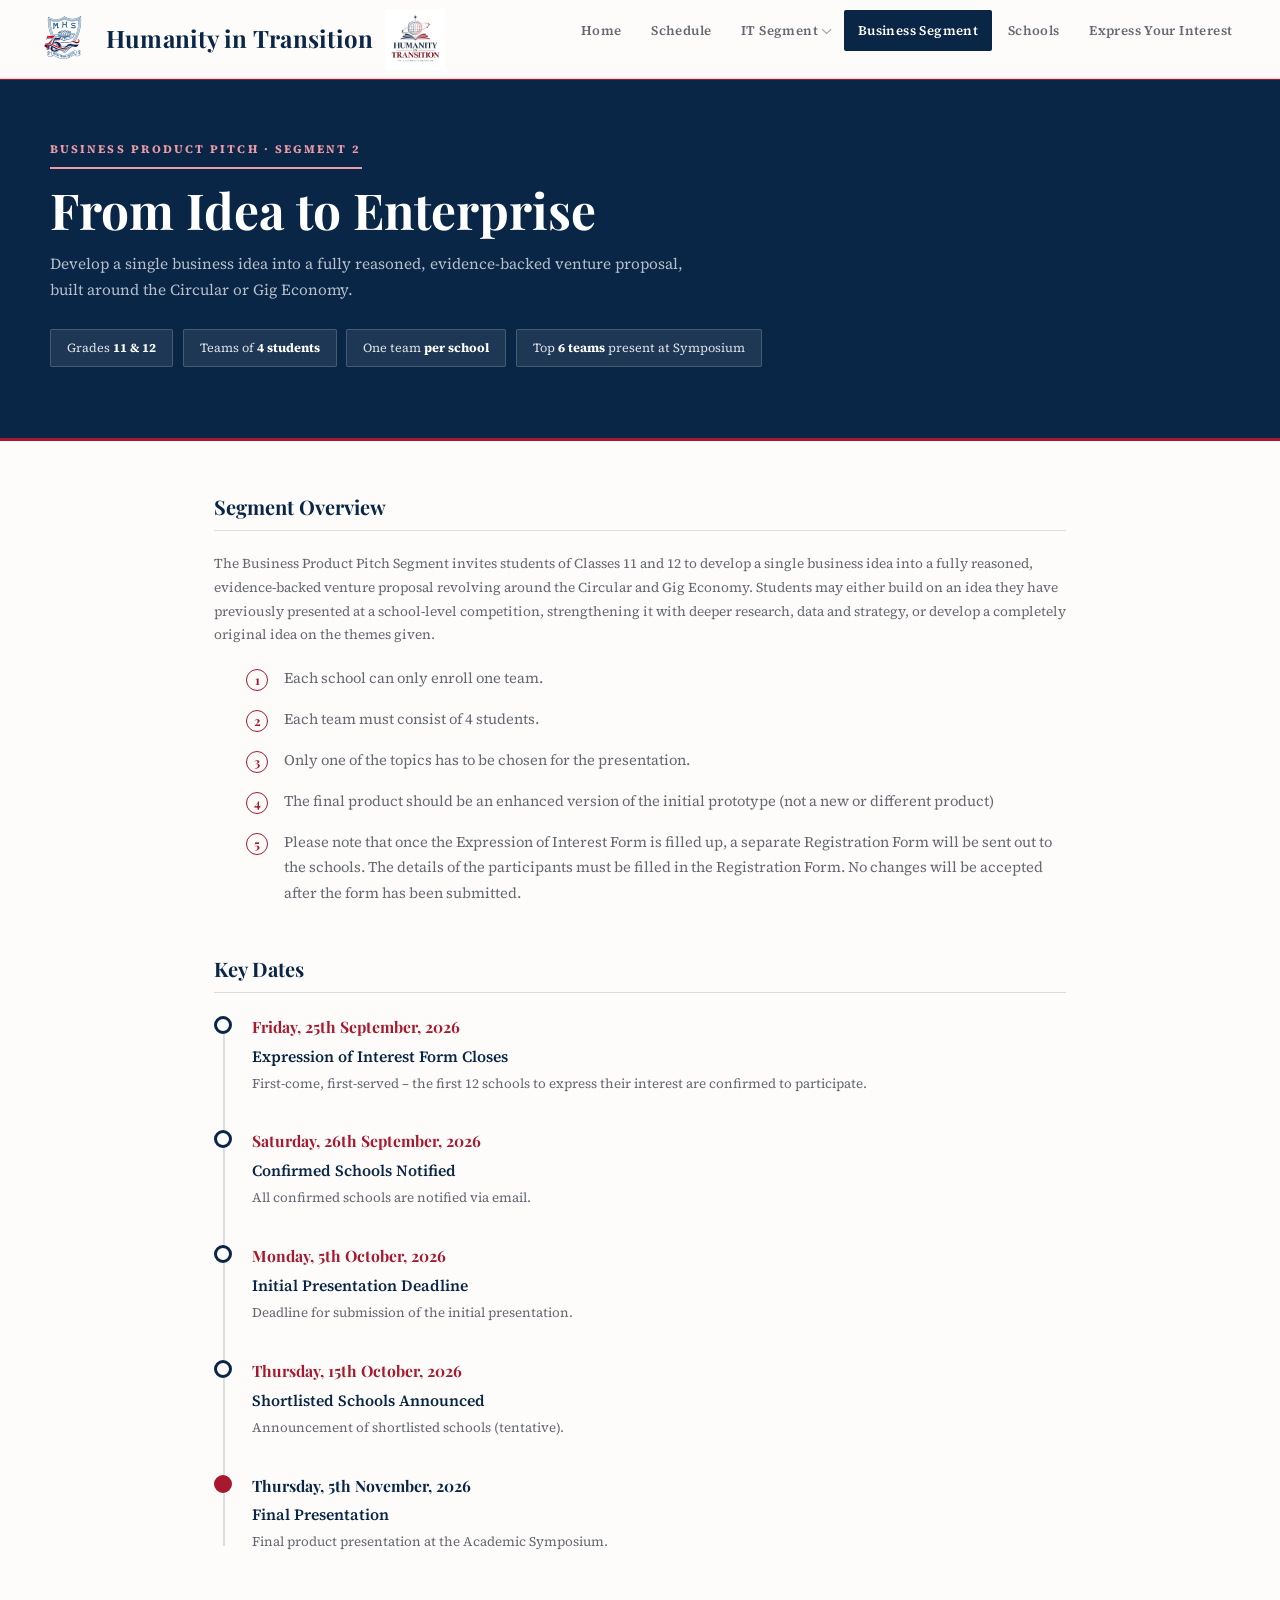
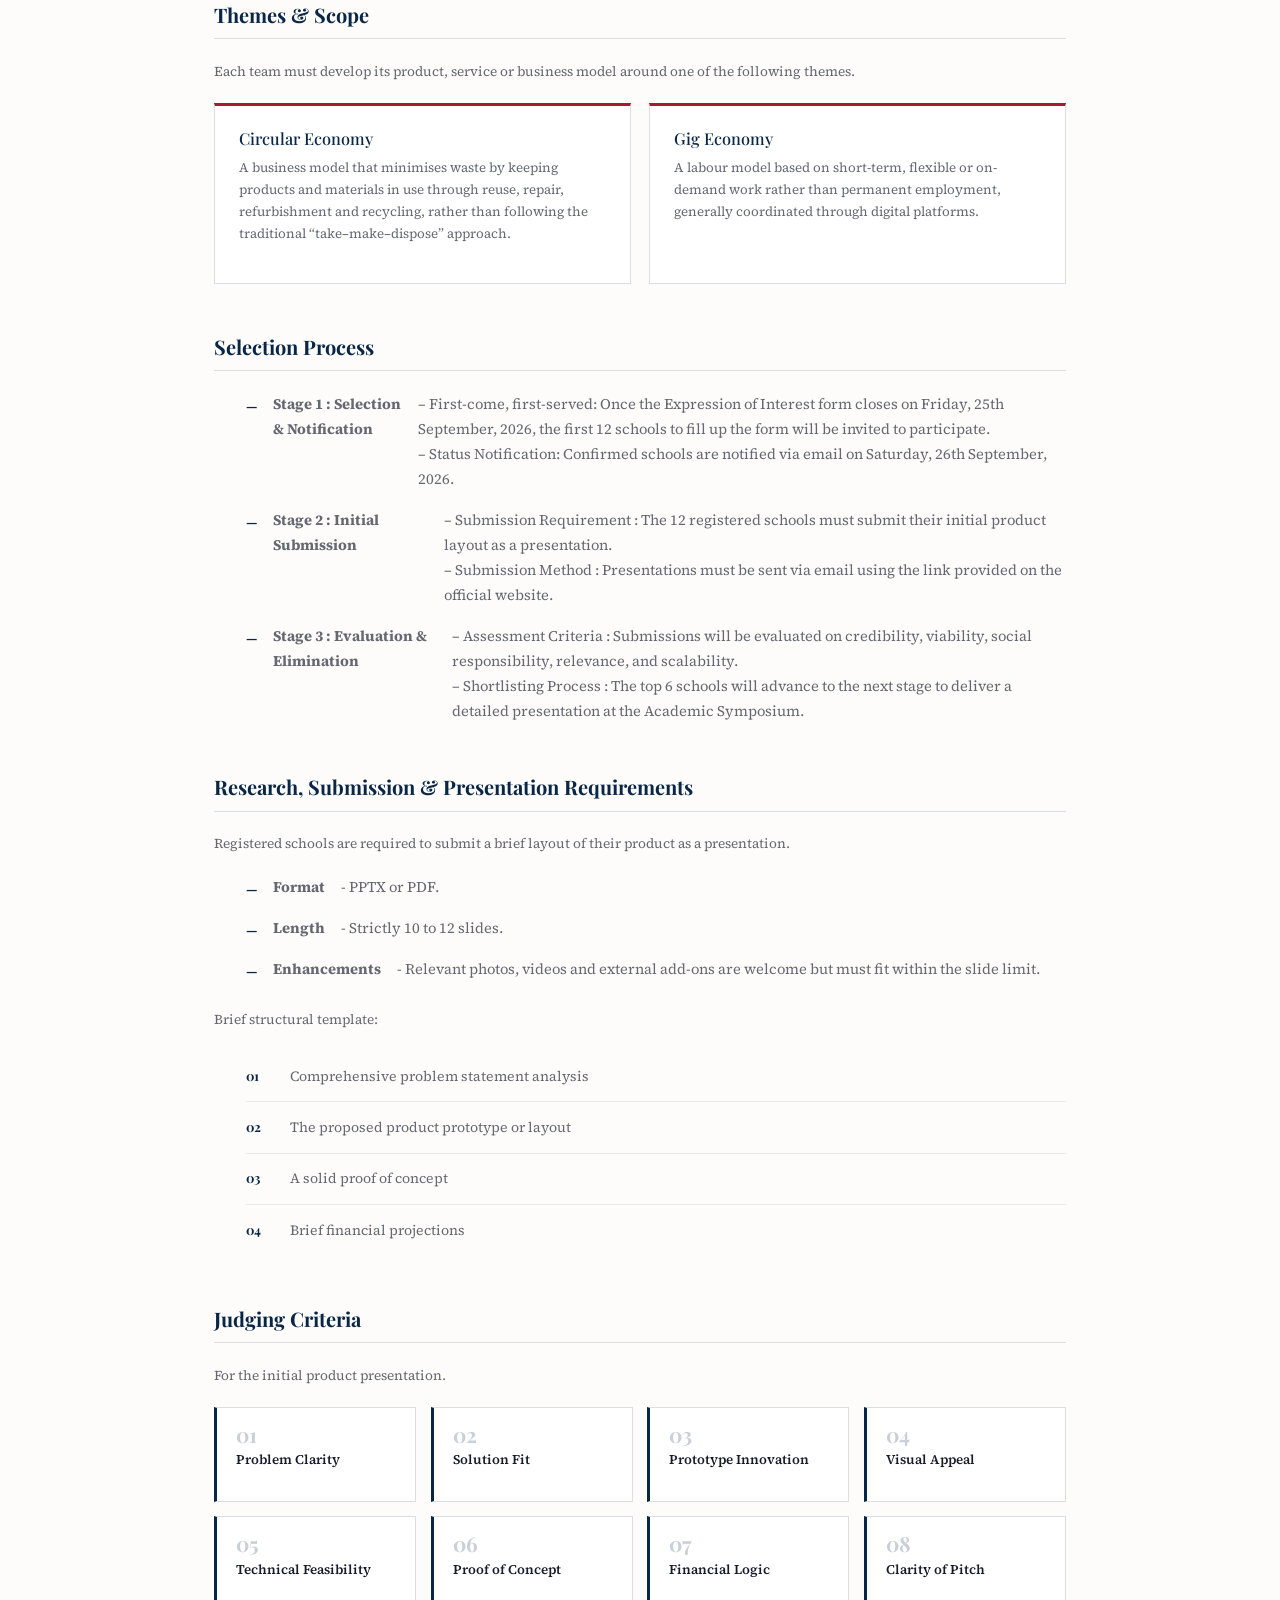
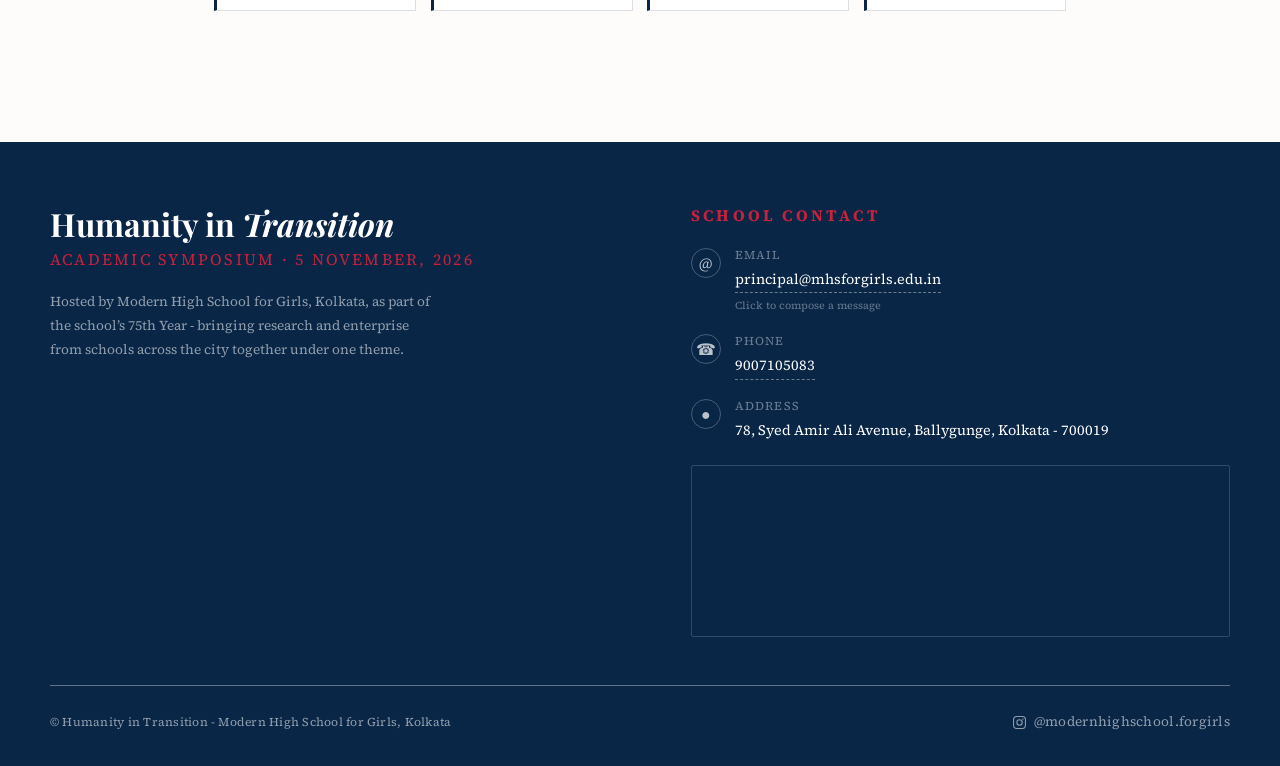
==== commit 800526dd: "Add files via upload" ====
--- a/business.html
+++ b/business.html
@@ -5,7 +5,7 @@
   <meta name="viewport" content="width=device-width, initial-scale=1.0">
   <title>Business Product Pitch — Humanity in Transition</title>
   <meta name="description" content="Humanity in Transition — an Academic Symposium hosted by Modern High School for Girls, Kolkata, for its 75th year. 5 November 2026.">
-  <link rel="icon" href="assets/mhs-75-crest-nav.png">
+  <link rel="icon" href="assets/mhs.png">
   <link href="https://cdn.jsdelivr.net/npm/bootstrap@5.3.3/dist/css/bootstrap.min.css" rel="stylesheet">
   <link rel="preconnect" href="https://fonts.googleapis.com">
   <link rel="preconnect" href="https://fonts.gstatic.com" crossorigin>
@@ -15,7 +15,7 @@
   <nav class="site-nav">
     <div class="navbar">
       <a href="index.html" class="nav-brand">
-        <img src="assets/mhs-75-crest-nav.png" alt="Modern High School for Girls — 75th Year Crest" class="nav-crest">
+        <img src="assets/mhs.png" alt="Modern High School for Girls — 75th Year Crest" class="nav-crest">
         <div class="nav-brand-text">
           <span class="nav-event-name">Humanity in Transition</span>
         </div>
@@ -39,6 +39,7 @@
           </div>
         </li>
         <li><a href="business.html" class="nav-link active">Business Segment</a></li>
+        <li><a href="schools.html" class="nav-link">Schools</a></li>
         <li><a href="registration.html" class="nav-link">Express Your Interest</a></li>
       </ul>
       <button class="nav-toggle" id="navToggle" onclick="toggleNav()" aria-label="Toggle menu">
@@ -53,13 +54,13 @@
         <h1 class="page-title">From Idea to Enterprise</h1>
         <p class="page-lede">Develop a single business idea into a fully reasoned, evidence-backed venture proposal, built around the Circular or Gig Economy.</p>
         <div class="page-stats">
-          <!-- <span class="stat-pill">Grades <strong>11 &amp; 12</strong></span> -->
+          <span class="stat-pill">Grades <strong>11 &amp; 12</strong></span>
           <span class="stat-pill">Teams of <strong> 4 students</strong></span>
           <span class="stat-pill">One team <strong>per school</strong></span>
           <span class="stat-pill">Top <strong>6 teams</strong> present at Symposium</span>
         </div>
         <div class="hero-btns" style="margin-top:1.8rem;">
-          <a href="registration.html" class="btn btn-primary">Express your interest &rarr;</a>
+          <!-- <a href="registration.html" class="btn btn-primary">Express your interest &rarr;</a> -->
         </div>
       </div>
     </section>
--- a/style.css
+++ b/style.css
@@ -251,7 +251,7 @@
 .section-line { flex: 1; height: 1px; background: var(--line); }
 .section-navy .section-line { background: rgba(255,255,255,0.18); }
 .section-kicker {
-  font-size: 0.72rem; letter-spacing: 0.2em; text-transform: uppercase;
+  font-size: 1.2rem; letter-spacing: 0.2em; text-transform: uppercase;
   color: var(--red); font-weight: 700; margin-bottom: 0.7rem;
 }
 .section-lede { color: var(--ink-soft); font-size: 1rem; max-width: 680px; margin-bottom: 2.4rem; line-height: 1.75; }
@@ -277,7 +277,7 @@
 .track-card.accent-red::before { background: var(--red); }
 .track-tag {
   font-size: 0.64rem; letter-spacing: 0.16em; text-transform: uppercase; font-weight: 700;
-  color: var(--red); 
+  color: var(--red);
 }
 .track-card.accent-navy .track-tag { color: var(--navy); }
 .track-name {
@@ -533,21 +533,21 @@
 /* =====================================================
    SCHEDULE TABLE
 ===================================================== */
-.schedule-part { margin-bottom: 3.2rem; }
-.schedule-part-head { display: flex; align-items: center; gap: 1rem; margin-bottom: 1.2rem; }
+.schedule-part { margin-bottom: 5rem; }
+.schedule-part-head { display: flex; align-items: center; gap: 1rem; margin-bottom: 3rem; }
 .part-badge {
   font-family: var(--font-display); font-weight: 700; font-size: 0.78rem; color: var(--white);
   background: var(--navy); padding: 0.35rem 0.9rem; letter-spacing: 0.06em;
 }
 .part-badge.red { background: var(--red); }
 .schedule-part-title { font-family: var(--font-display); font-weight: 700; font-size: 1.2rem; color: var(--navy); }
-.schedule-table { width: 100%; border-collapse: collapse; background: var(--white); border: 1px solid var(--line); }
-.schedule-table tr { border-bottom: 1px solid var(--line-soft); }
+.schedule-table { width: 100%; border-collapse: collapse; background: var(--white); border: 3px solid var(--line); }
+.schedule-table tr { border-bottom: 3px solid var(--line-soft); }
 .schedule-table tr:last-child { border-bottom: none; }
 .schedule-table td { padding: 1rem 1.3rem; font-size: 0.87rem; color: var(--ink-soft); vertical-align: top; }
 .schedule-table td.time-col {
   font-family: var(--font-display); font-weight: 700; color: var(--navy); white-space: nowrap; width: 150px;
-  border-right: 1px solid var(--line-soft);
+  border-right: 3px solid var(--line-soft);
 }
 .schedule-table td ul { list-style: none; display: flex; flex-direction: column; gap: 0.35rem; }
 .schedule-table td ul li::before { content: '— '; color: var(--red); }
@@ -573,7 +573,7 @@
   font-family: var(--font-display); font-size: 1.6rem; color: var(--ink-dim);
 }
 .school-logo-slot img { width: 100%; height: 100%; object-fit: contain; border-radius: 50%; }
-.school-name-slot { font-size: 0.75rem; letter-spacing: 0.08em; text-transform: uppercase; color: var(--ink-dim); min-height: 2.4em; display: flex; align-items: center; justify-content: center; }
+.school-name-slot { font-size: 0.75rem; letter-spacing: 0.08em; text-transform: uppercase; color: var(--ink); min-height: 2.4em; display: flex; align-items: center; justify-content: center; }
 .school-index { font-size: 0.62rem; color: var(--red); font-weight: 700; letter-spacing: 0.1em; }
 
 /* =====================================================
@@ -646,3 +646,107 @@
 @media (max-width: 400px) {
   .hero-title { font-size: clamp(2.1rem, 9vw, 2.6rem); }
 }
+
+/* =====================================================
+   RESPONSIVE — ADDITIONAL DEVICE COVERAGE
+   Purely additive: nothing above this line was changed.
+   These rules only patch gaps the existing breakpoints
+   didn't cover, so every device from small phones through
+   large desktops renders cleanly.
+===================================================== */
+
+/* Guard against any element forcing horizontal scroll,
+   whatever the viewport width. */
+html, body { max-width: 100%; overflow-x: hidden; }
+
+/* Long unbroken strings (emails, URLs, addresses) should wrap
+   instead of overflowing their container on narrow screens. */
+.contact-value,
+.footer-desc,
+.footer-social-line,
+.block-note,
+.page-lede,
+.hero-subtitle,
+.cp-text p,
+.timeline-desc,
+.track-desc {
+  overflow-wrap: break-word;
+  word-break: break-word;
+}
+
+/* Flex children containing text need min-width: 0, otherwise
+   they can push their flex container wider than the viewport
+   on narrow screens instead of wrapping. */
+.nav-brand,
+.footer-brand,
+.contact-row,
+.contact-row .contact-body,
+.schedule-part-head,
+.concept-panel .cp-text {
+  min-width: 0;
+}
+
+/* Tablet range just above the hamburger breakpoint (981–1140px):
+   the inline nav links can run tight here on smaller laptops/
+   tablets in landscape. Ease the spacing slightly. */
+@media (min-width: 981px) and (max-width: 1140px) {
+  .nav-links { gap: 0; }
+  .nav-links a.nav-link { padding: 0.6rem 0.65rem; font-size: 0.78rem; }
+  .nav-dropdown > .nav-link { gap: 0.25rem; }
+}
+
+/* Small phones (≤400px): keep card grids to a single column so
+   they never force horizontal scroll under their minmax() floor. */
+@media (max-width: 400px) {
+  .approach-grid,
+  .judging-grid,
+  .mandatory-grid {
+    grid-template-columns: 1fr;
+  }
+  .page-content, .page-content.wide { padding-left: 1.1rem; padding-right: 1.1rem; }
+  .page-hero { padding-left: 1.1rem; padding-right: 1.1rem; }
+  .home-hero { padding-left: 1.1rem; padding-right: 1.1rem; }
+  .countdown { gap: 0.4rem; }
+  .cd-box { min-width: 46px; padding: 0.5rem 0.25rem 0.45rem; }
+  .cd-sep { font-size: 1rem; padding-top: 0.2rem; }
+  .schools-grid { gap: 0.6rem; }
+}
+
+/* Very small / narrow devices (≤340px), including foldable cover
+   screens: last-resort tightening so nothing clips or overlaps. */
+@media (max-width: 340px) {
+  .nav-event-name { font-size: 1.15rem; }
+  .nav-crest { height: 38px; width: 38px; }
+  .site-nav .navbar { min-height: 60px; padding: 0.5rem 0.85rem; }
+  .page-wrapper { padding-top: 60px; }
+  .nav-links.is-open { top: 60px; }
+  .stat-pill { padding: 0.4rem 0.75rem; font-size: 0.72rem; }
+  .btn { padding: 0.75rem 1.4rem; font-size: 0.72rem; }
+}
+
+/* Short-viewport landscape phones: the fixed-height full-screen
+   hero shouldn't eat the whole visible area. */
+@media (max-height: 480px) and (orientation: landscape) {
+  .home-hero { min-height: auto; padding-top: 2rem; padding-bottom: 2rem; }
+}
+
+/* =====================================================
+   RESPONSIVE — PHONE NAV FIT (additive)
+   Nothing above was changed. On phones narrower than ~440px
+   the two crests + event name + menu button were wider than
+   the screen, pushing the hamburger off-screen. This lets the
+   brand shrink and scales the name so everything fits, while
+   leaving all other widths exactly as they were.
+===================================================== */
+@media (max-width: 480px) {
+  .nav-brand { flex-shrink: 1; gap: 0.45rem; min-width: 0; }
+  .nav-brand-text { min-width: 0; }
+  .nav-event-name { font-size: clamp(0.95rem, 4.9vw, 1.5rem); line-height: 1.1; }
+  .nav-crest { height: 38px; width: 38px; }
+  .nav-toggle { margin-left: 0.5rem; }
+}
+
+@media (max-width: 340px) {
+  .nav-crest { height: 32px; width: 32px; }
+  .nav-event-name { font-size: 0.9rem; }
+}
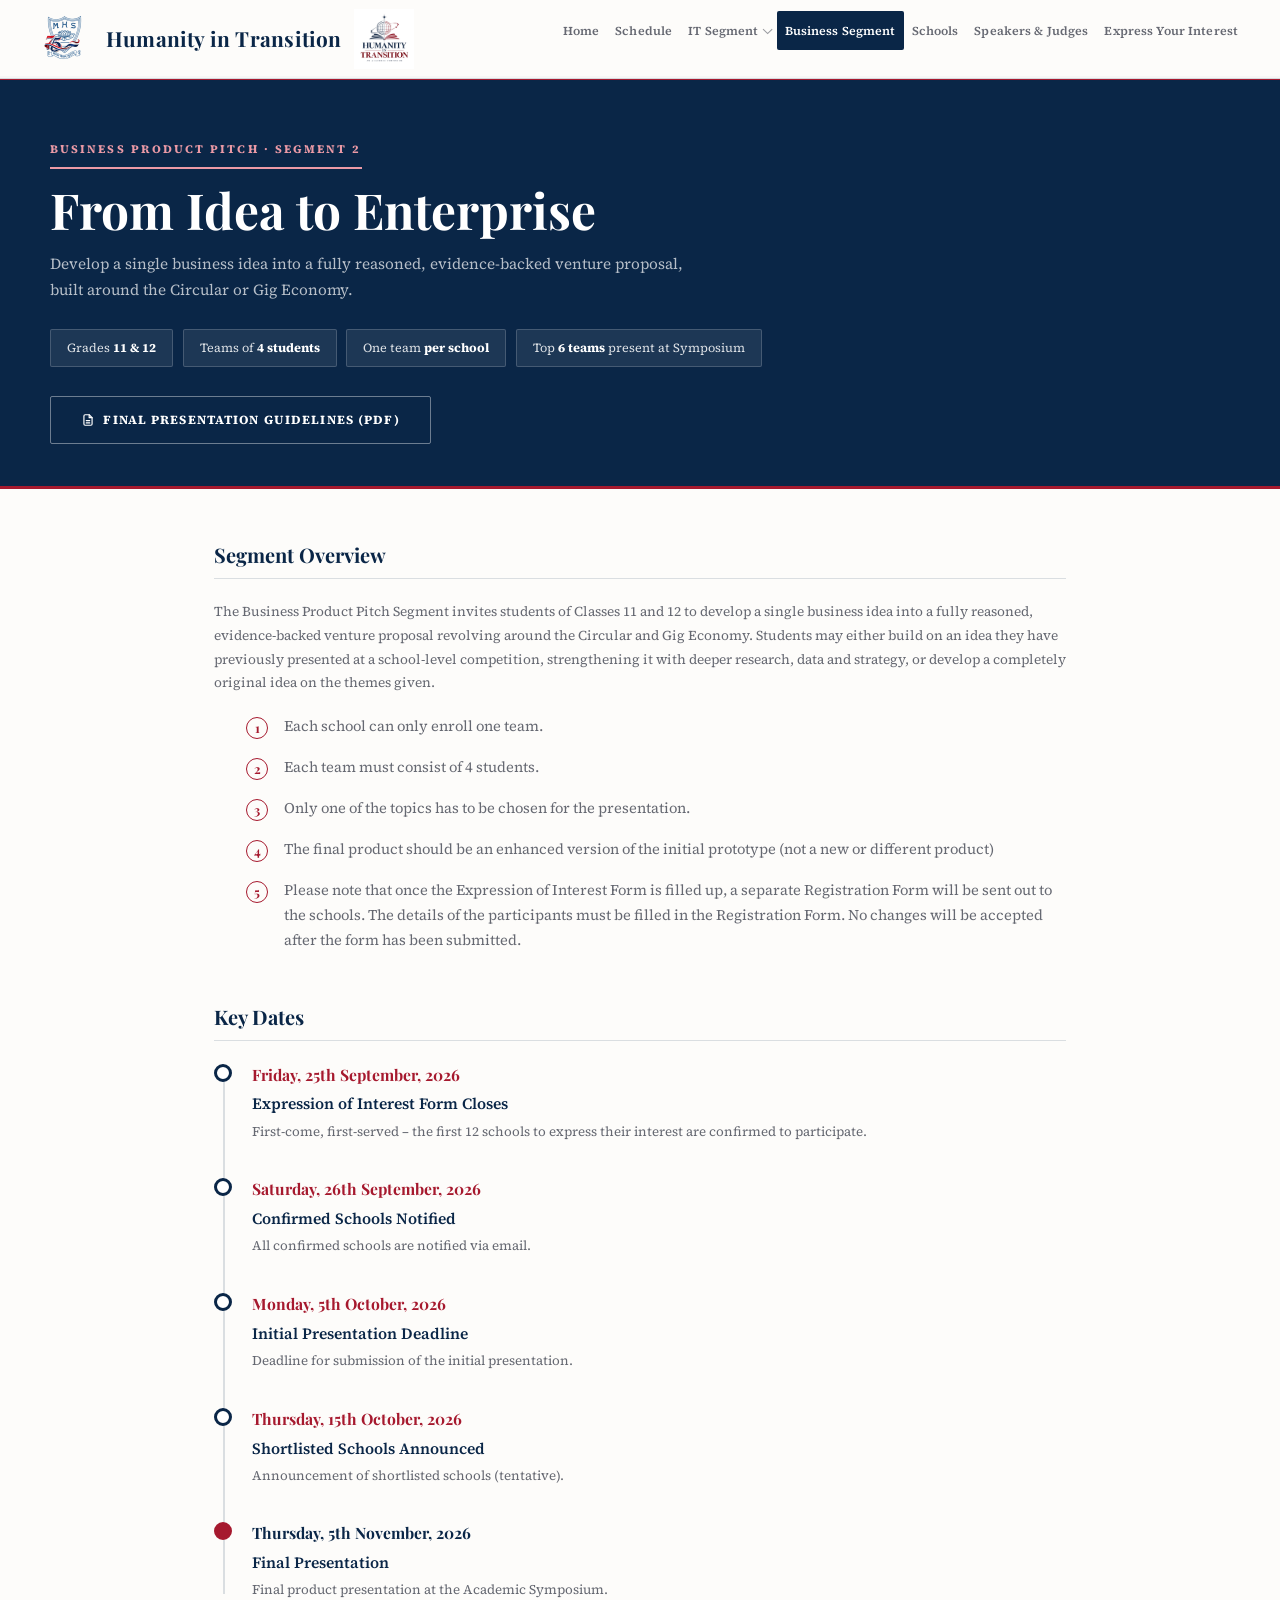
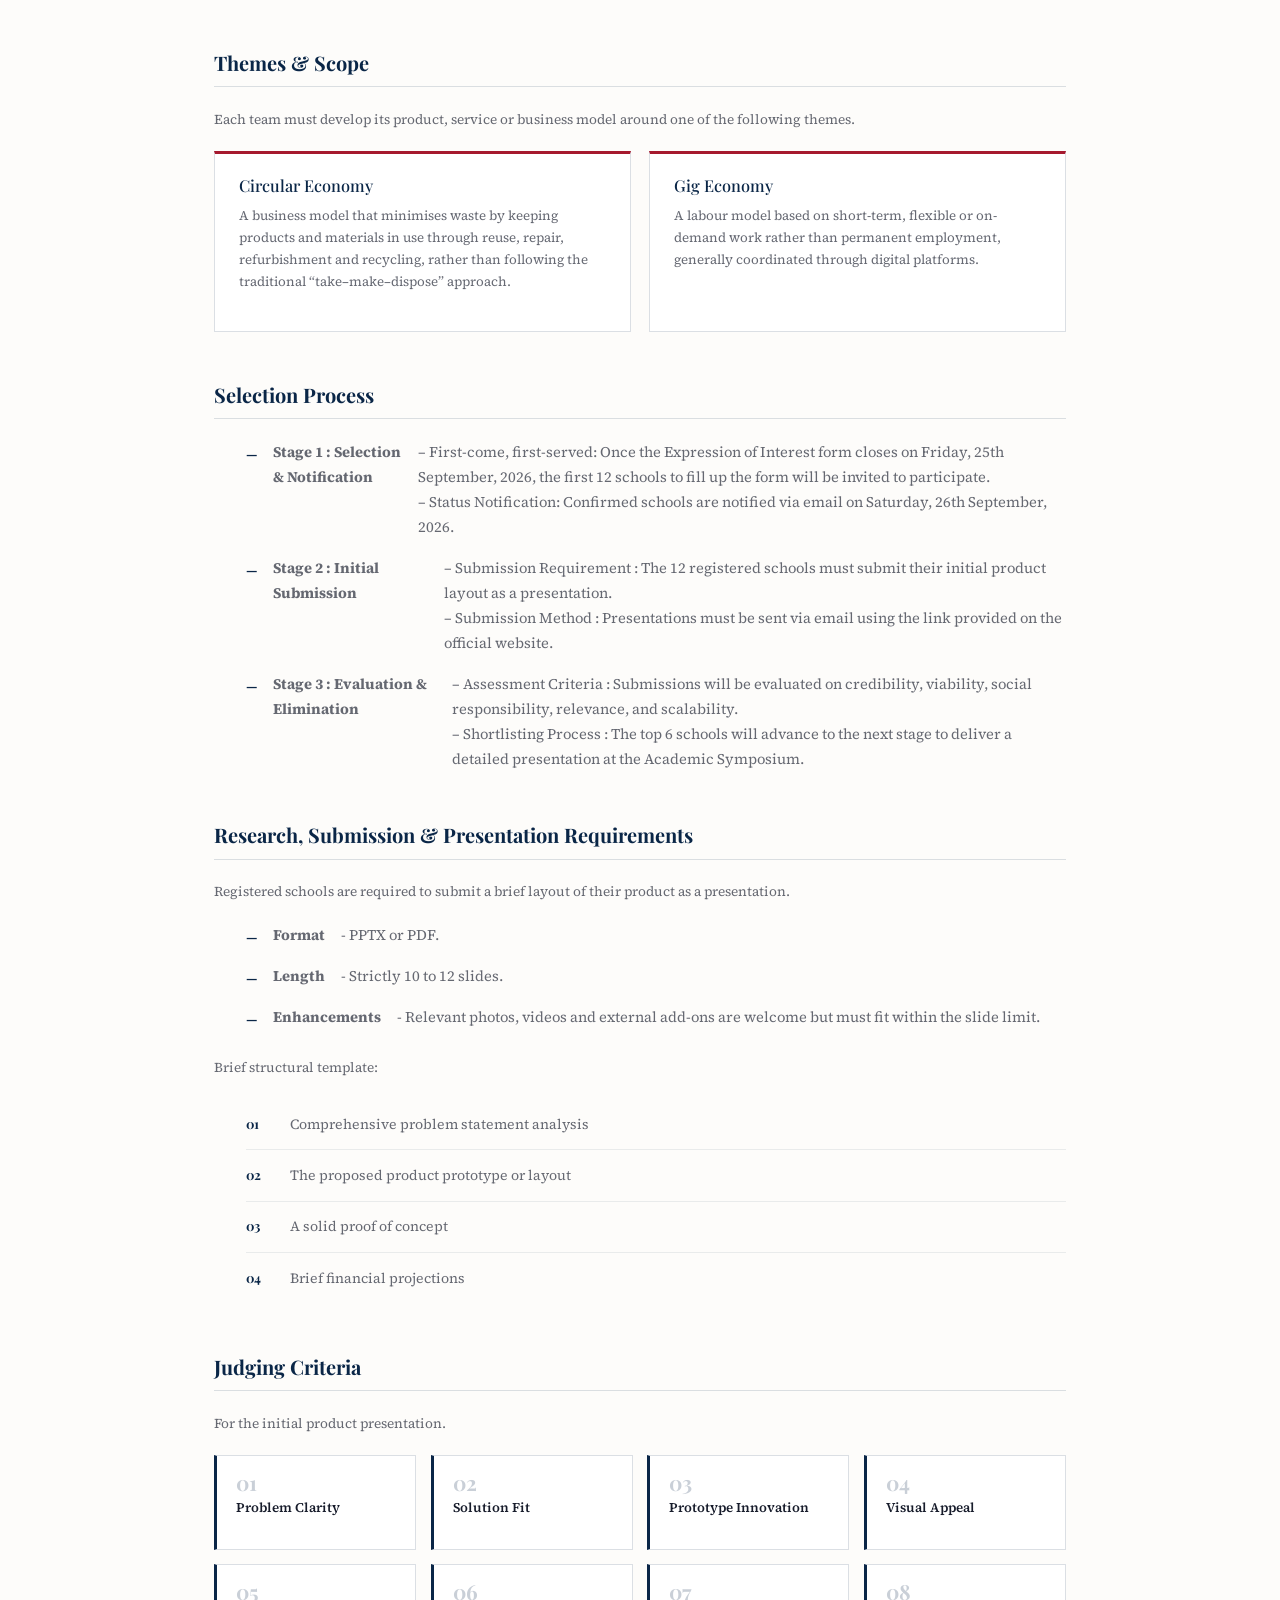
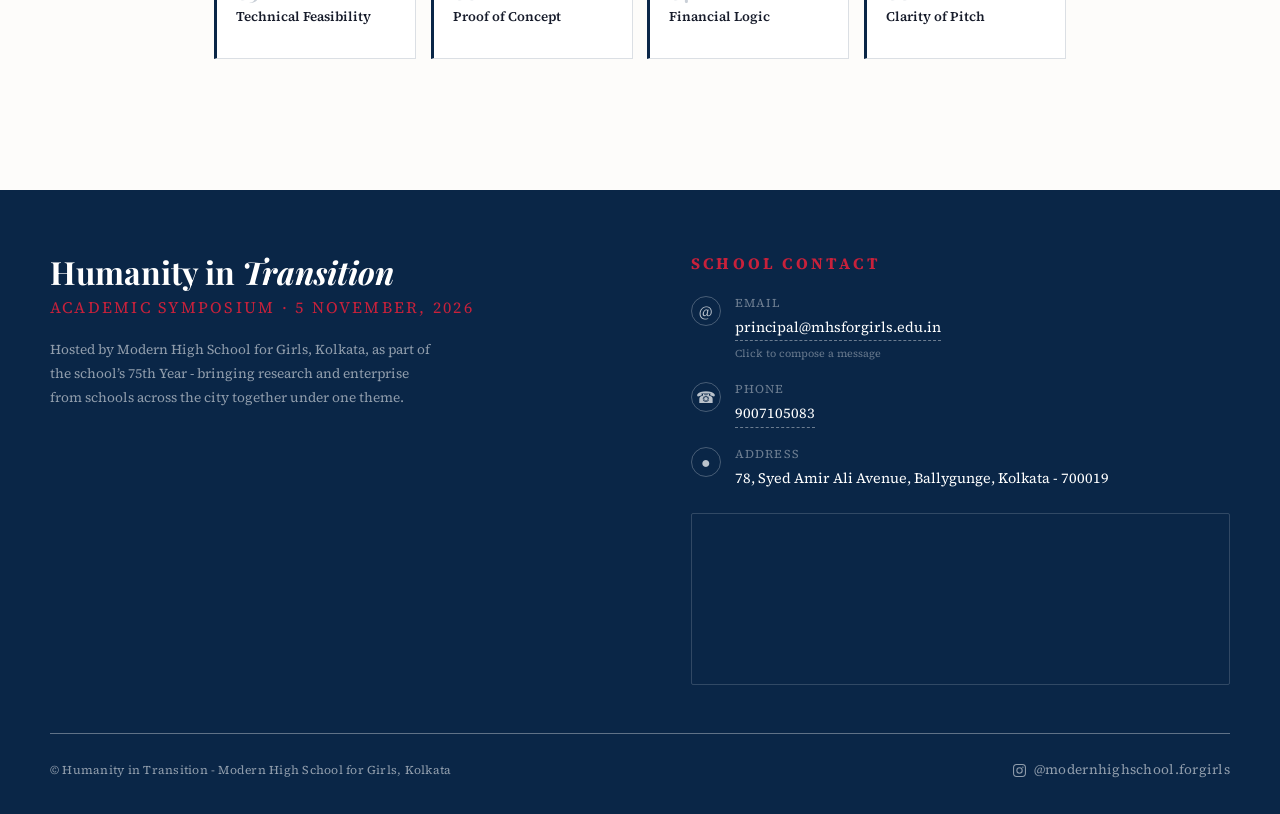
==== commit 6bdc0c00: "Add files via upload" ====
--- a/business.html
+++ b/business.html
@@ -40,6 +40,7 @@
         </li>
         <li><a href="business.html" class="nav-link active">Business Segment</a></li>
         <li><a href="schools.html" class="nav-link">Schools</a></li>
+        <li><a href="judges.html" class="nav-link">Speakers &amp; Judges</a></li>
         <li><a href="registration.html" class="nav-link">Express Your Interest</a></li>
       </ul>
       <button class="nav-toggle" id="navToggle" onclick="toggleNav()" aria-label="Toggle menu">
@@ -61,6 +62,10 @@
         </div>
         <div class="hero-btns" style="margin-top:1.8rem;">
           <!-- <a href="registration.html" class="btn btn-primary">Express your interest &rarr;</a> -->
+          <a href="assets/finalpresentation_segment2.pdf" class="btn btn-outline-white" target="_blank" rel="noopener">
+            <svg width="14" height="14" viewBox="0 0 24 24" fill="none" stroke="currentColor" stroke-width="2" stroke-linecap="round" stroke-linejoin="round"><path d="M14 3H7a2 2 0 0 0-2 2v14a2 2 0 0 0 2 2h10a2 2 0 0 0 2-2V8z"/><path d="M14 3v5h5"/><path d="M9 13h6"/><path d="M9 17h6"/></svg>
+            Final Presentation Guidelines (PDF)
+          </a>
         </div>
       </div>
     </section>
--- a/style.css
+++ b/style.css
@@ -749,4 +749,132 @@
 @media (max-width: 340px) {
   .nav-crest { height: 32px; width: 32px; }
   .nav-event-name { font-size: 0.9rem; }
-}+}
+
+
+/* =====================================================
+   SPEAKERS & JUDGES PAGE (additive)
+   New classes only; nothing above this line was changed.
+   Uses the site's existing colours, fonts and shadows.
+===================================================== */
+.speaker-grid {
+  display: grid;
+  grid-template-columns: repeat(3, 1fr);
+  gap: 1.4rem;
+}
+.speaker-grid.judges { grid-template-columns: repeat(4, 1fr); }
+
+.speaker-card {
+  background: var(--white);
+  border: 1px solid var(--line);
+  border-top: 3px solid var(--navy);
+  box-shadow: var(--shadow-sm);
+  display: flex; flex-direction: column;
+  min-width: 0;
+  transition: transform 0.25s ease, box-shadow 0.25s ease, border-color 0.25s ease;
+}
+.speaker-card.accent-red { border-top-color: var(--red); }
+.speaker-card:hover { transform: translateY(-4px); box-shadow: var(--shadow-md); border-color: rgba(10,38,71,0.22); }
+
+.speaker-photo {
+  aspect-ratio: 4 / 5;
+  overflow: hidden;
+  background: var(--paper-2);
+  border-bottom: 1px solid var(--line);
+}
+.speaker-photo img {
+  width: 100%; height: 100%;
+  object-fit: cover; object-position: center top;
+  display: block;
+}
+
+.speaker-body {
+  padding: 1.3rem 1.4rem 1.5rem;
+  display: flex; flex-direction: column; gap: 0.45rem;
+  flex: 1; min-width: 0;
+}
+.speaker-tag {
+  font-size: 0.64rem; letter-spacing: 0.16em; text-transform: uppercase;
+  font-weight: 700; color: var(--red);
+}
+.speaker-card:not(.accent-red) .speaker-tag { color: var(--navy); }
+.speaker-name {
+  font-family: var(--font-display); font-weight: 700;
+  font-size: 1.4rem; line-height: 1.2; color: var(--navy);
+  overflow-wrap: break-word;
+}
+.speaker-role {
+  font-size: 0.86rem; font-weight: 600; line-height: 1.45; color: var(--ink);
+  overflow-wrap: break-word;
+}
+.speaker-bio {
+  font-size: 0.86rem; line-height: 1.7; color: var(--ink-soft);
+  margin-top: 0.35rem; padding-top: 0.85rem; border-top: 1px solid var(--line-soft);
+  overflow-wrap: break-word;
+}
+
+@media (max-width: 1099px) {
+  .speaker-grid.judges { grid-template-columns: repeat(2, 1fr); }
+}
+@media (max-width: 999px) {
+  .speaker-grid { grid-template-columns: repeat(2, 1fr); }
+}
+@media (max-width: 639px) {
+  .speaker-grid, .speaker-grid.judges { grid-template-columns: 1fr; }
+  .speaker-photo { aspect-ratio: 1 / 1; }
+  .speaker-photo img { object-position: center 18%; }
+}
+
+/* Nav spacing for all pages: with the extra "Speakers & Judges" link the
+   menu has seven items, so ease the spacing on desktop/tablet-landscape
+   widths to keep the bar on a single line. */
+@media (min-width: 981px) {
+  .nav-links { gap: 0; }
+  .nav-links a.nav-link { padding: 0.6rem 0.5rem; font-size: 0.76rem; letter-spacing: 0.01em; }
+  .nav-event-name { font-size: 1.3rem; }
+}
+@media (min-width: 981px) and (max-width: 1040px) {
+  .nav-links a.nav-link { padding: 0.55rem 0.38rem; font-size: 0.72rem; }
+  .nav-event-name { font-size: 1.1rem; }
+  .nav-crest { height: 50px; width: 50px; }
+}
+
+
+/* =====================================================
+   SPEAKERS & JUDGES PAGE — VERTICAL PROFILE CARDS (additive)
+   Cards stay vertical (photo on top, text below) but the photo
+   is now a small round portrait instead of a full-width image.
+   Later rules override the earlier card styles above.
+===================================================== */
+body.page-speakers .speaker-grid,
+body.page-speakers .speaker-grid.judges {
+  grid-template-columns: repeat(auto-fit, minmax(min(100%, 262px), 1fr));
+  gap: 1.2rem;
+}
+
+body.page-speakers .speaker-card {
+  padding: 1.5rem 1.5rem 1.6rem;
+}
+
+body.page-speakers .speaker-photo {
+  width: 112px; height: 112px; aspect-ratio: 1 / 1;
+  flex-shrink: 0;
+  border-radius: 50%;
+  border: 3px solid var(--white);
+  box-shadow: 0 0 0 1px var(--line), var(--shadow-sm);
+  margin-bottom: 1.1rem;
+}
+body.page-speakers .speaker-photo img { object-position: center 16%; }
+
+body.page-speakers .speaker-body { padding: 0; gap: 0.4rem; }
+body.page-speakers .speaker-name { font-size: 1.3rem; }
+body.page-speakers .speaker-bio { margin-top: 0.5rem; padding-top: 0.8rem; }
+
+@media (max-width: 639px) {
+  body.page-speakers .speaker-photo { width: 96px; height: 96px; }
+  body.page-speakers .speaker-card { padding: 1.3rem 1.2rem 1.4rem; }
+}
+
+
+/* Sub-page hero buttons sit left-aligned with the hero text (additive) */
+.page-hero .hero-btns { justify-content: flex-start; }
